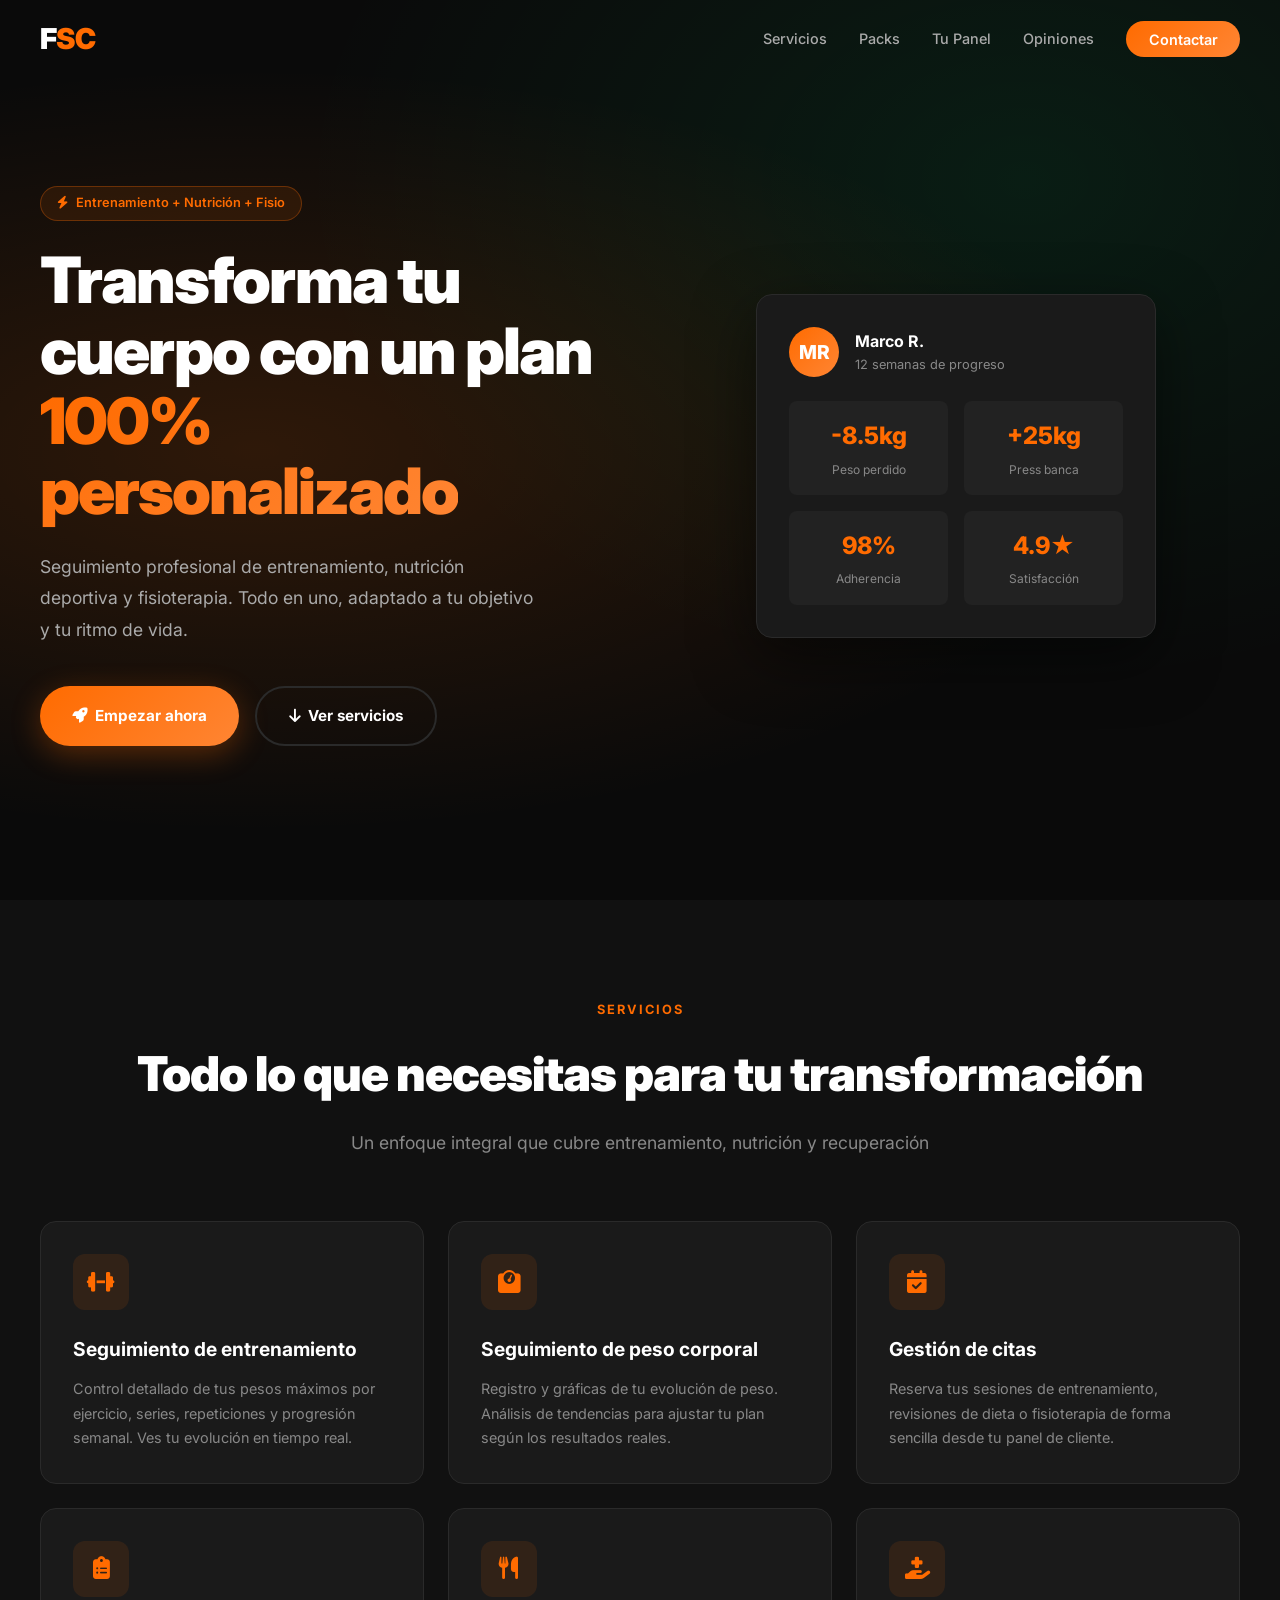
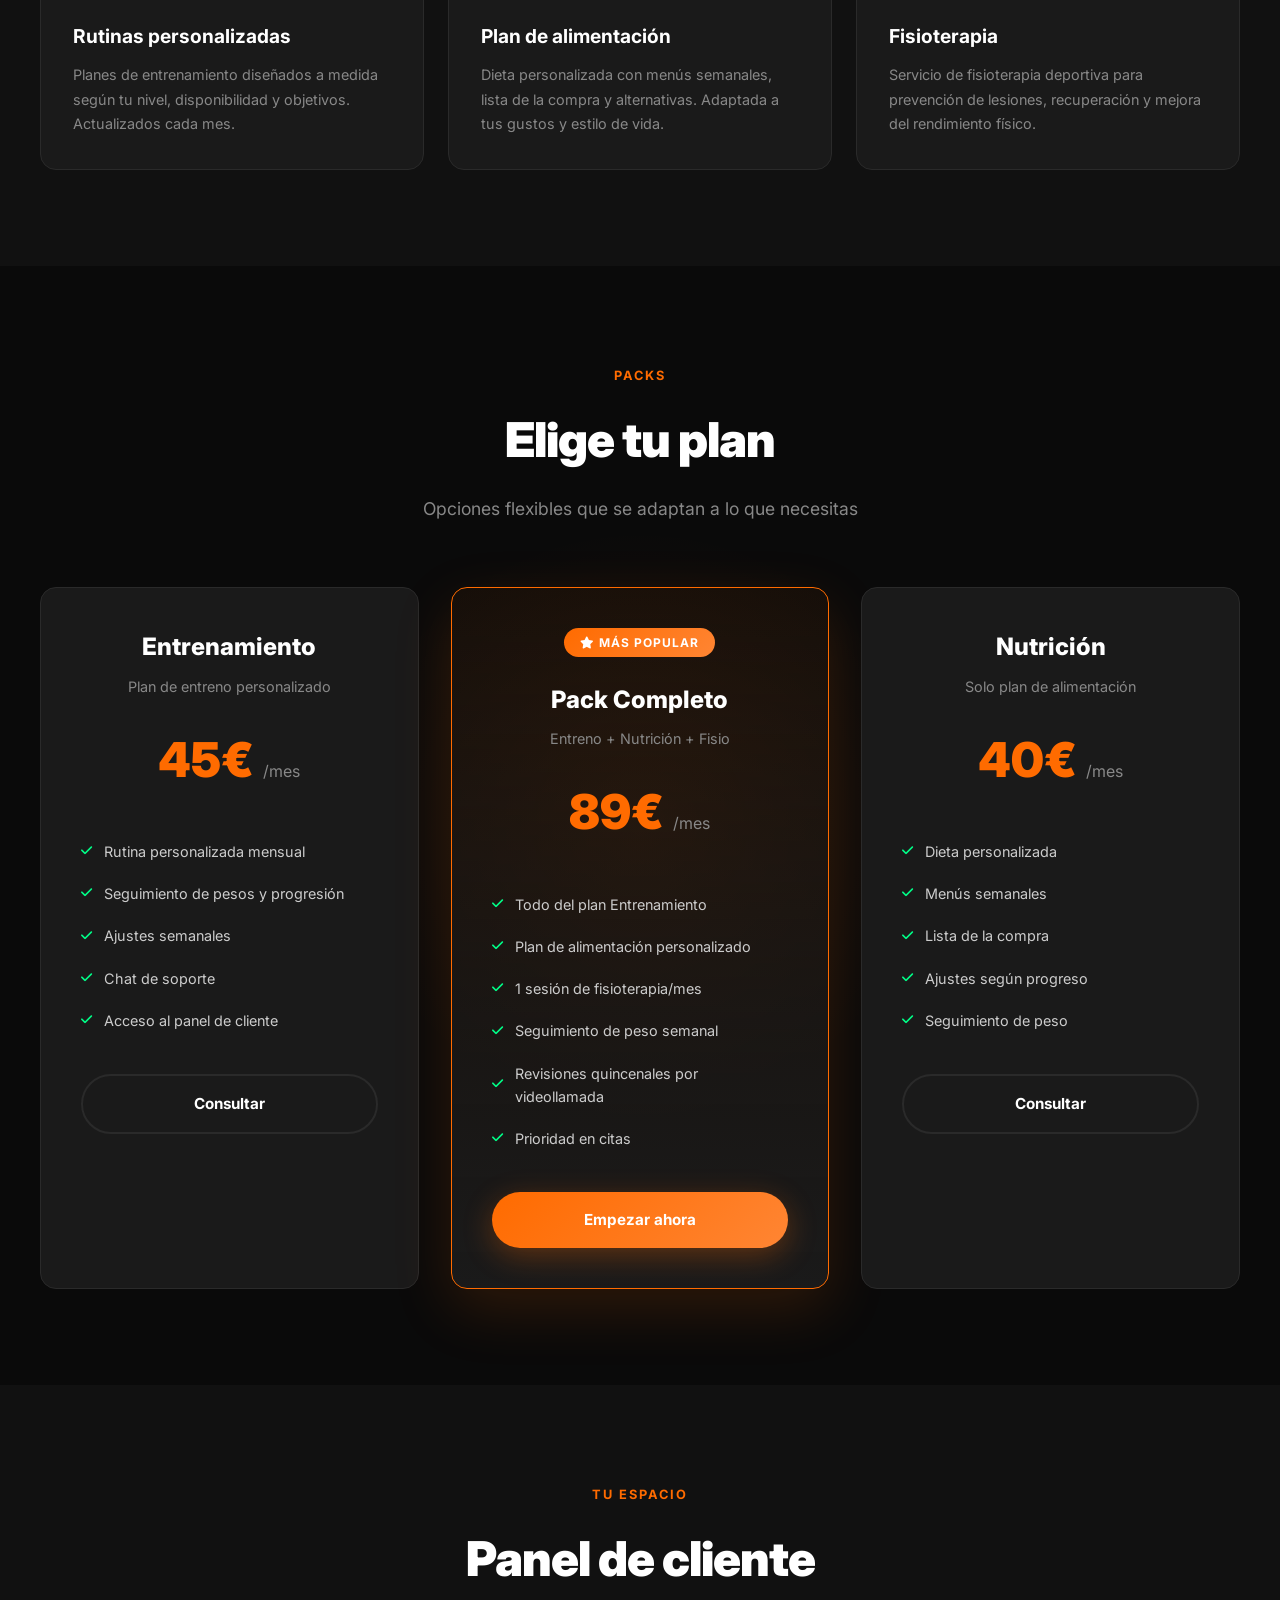
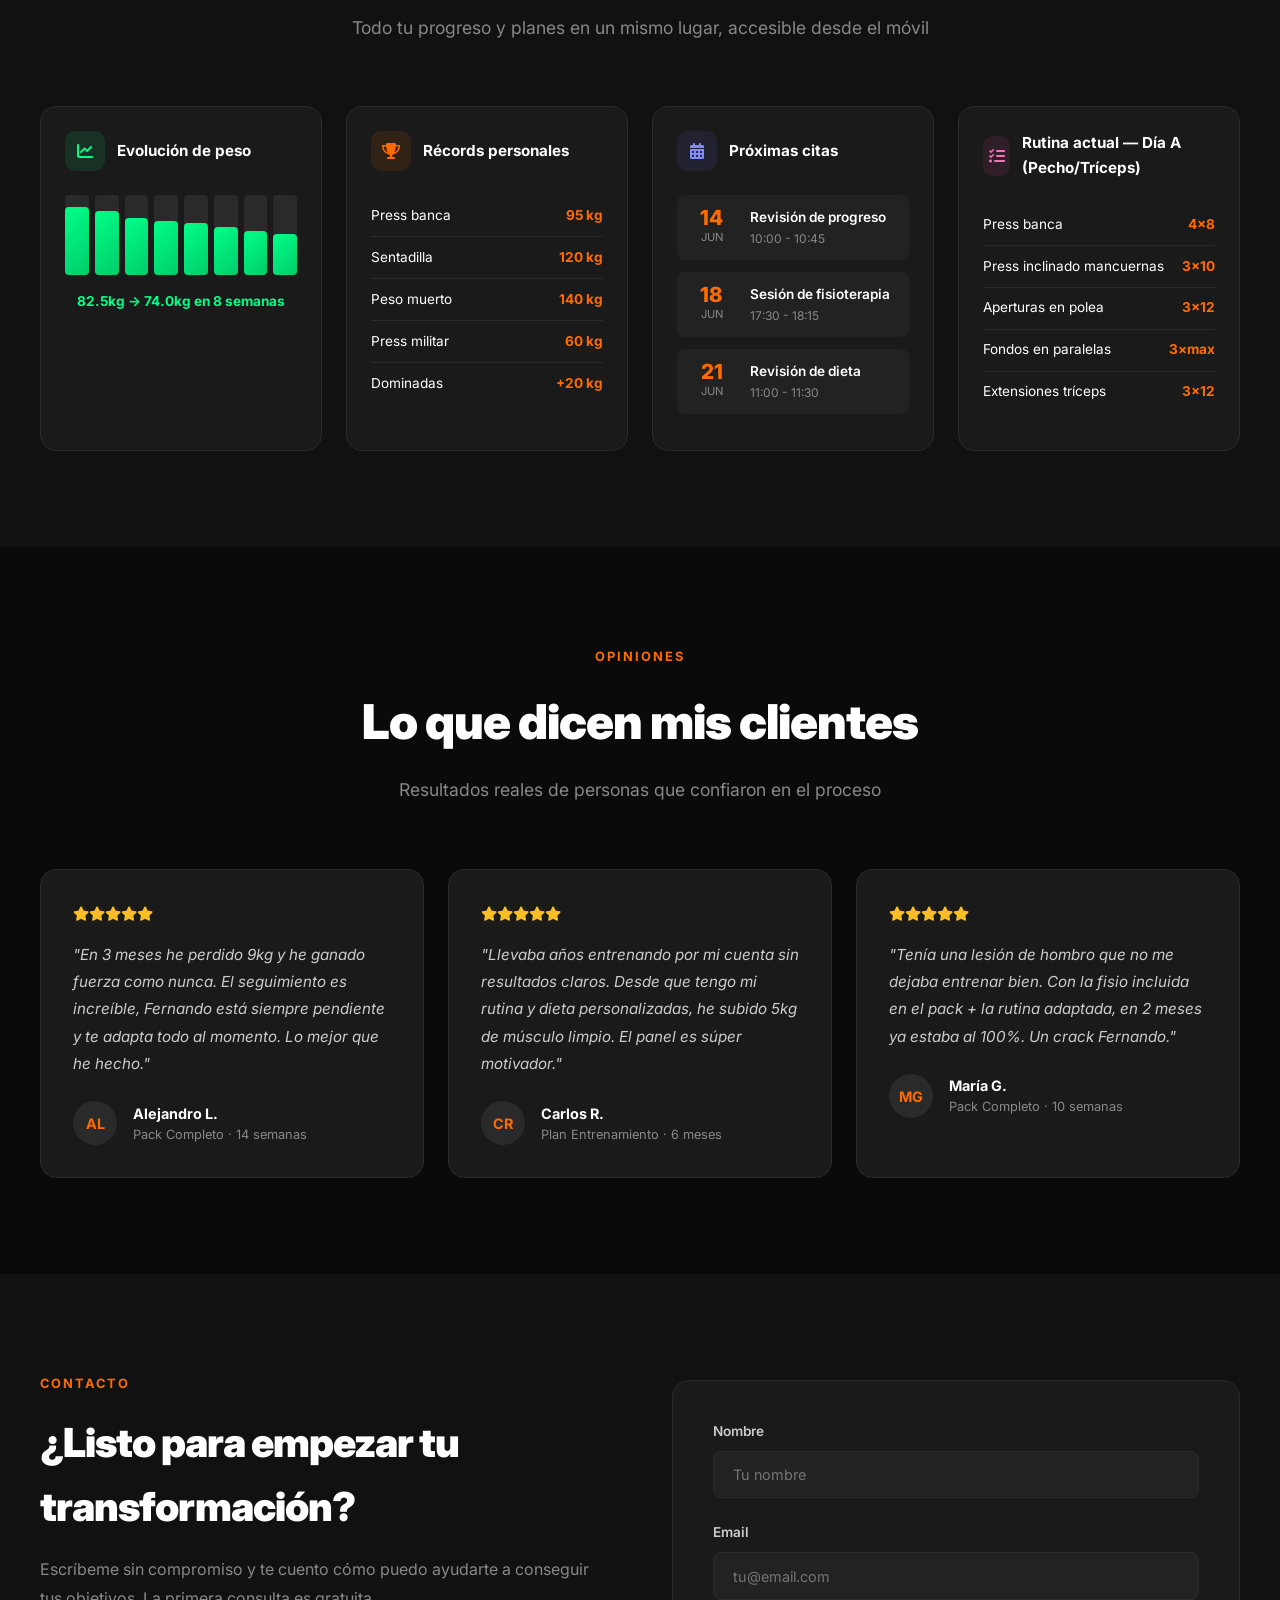
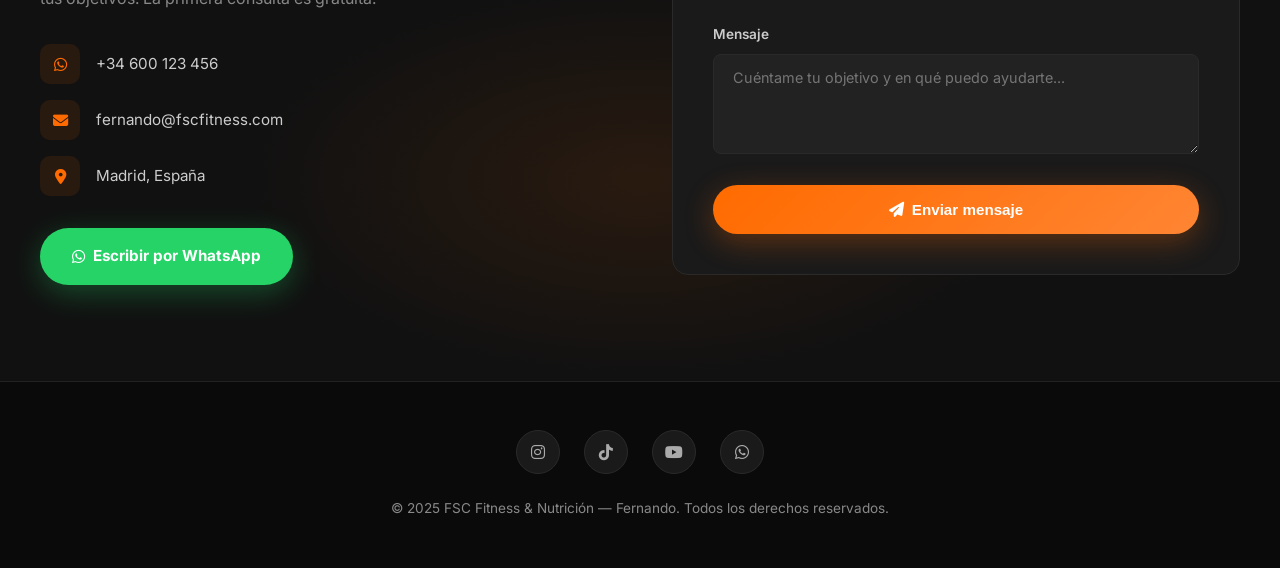
==== fsc/index.html @ 3104456f "Add fsc page" ====
<!DOCTYPE html>
<html lang="es">
<head>
    <meta charset="UTF-8">
    <meta name="viewport" content="width=device-width, initial-scale=1.0">
    <title>FSC Fitness & Nutrición | Fernando - Entrenamiento Personal</title>
    <meta name="description" content="Entrenamiento personal, nutrición deportiva y fisioterapia. Transforma tu cuerpo con un plan 100% personalizado.">
    <link rel="stylesheet" href="https://cdnjs.cloudflare.com/ajax/libs/font-awesome/6.5.1/css/all.min.css">
    <link rel="preconnect" href="https://fonts.googleapis.com">
    <link href="https://fonts.googleapis.com/css2?family=Inter:wght@300;400;500;600;700;800;900&display=swap" rel="stylesheet">
    <style>
        :root {
            --primary: #ff6b00;
            --primary-light: #ff8533;
            --primary-dark: #cc5500;
            --accent: #00ff88;
            --dark-900: #0a0a0a;
            --dark-800: #111111;
            --dark-700: #1a1a1a;
            --dark-600: #222222;
            --dark-500: #2a2a2a;
            --gray-400: #888888;
            --gray-300: #aaaaaa;
            --gray-200: #cccccc;
            --white: #ffffff;
            --gradient-primary: linear-gradient(135deg, var(--primary), var(--primary-light));
            --gradient-accent: linear-gradient(135deg, var(--accent), #00cc6a);
            --shadow-lg: 0 20px 60px rgba(0, 0, 0, 0.5);
            --shadow-card: 0 8px 32px rgba(0, 0, 0, 0.3);
            --radius: 16px;
            --radius-sm: 8px;
        }

        * {
            margin: 0;
            padding: 0;
            box-sizing: border-box;
        }

        html {
            scroll-behavior: smooth;
        }

        body {
            font-family: 'Inter', sans-serif;
            background: var(--dark-900);
            color: var(--white);
            line-height: 1.6;
            overflow-x: hidden;
        }

        /* ===== NAVBAR ===== */
        .navbar {
            position: fixed;
            top: 0;
            left: 0;
            right: 0;
            z-index: 1000;
            padding: 1rem 2rem;
            transition: all 0.3s ease;
            background: transparent;
        }

        .navbar.scrolled {
            background: rgba(10, 10, 10, 0.95);
            backdrop-filter: blur(20px);
            box-shadow: 0 2px 20px rgba(0, 0, 0, 0.5);
        }

        .nav-container {
            max-width: 1200px;
            margin: 0 auto;
            display: flex;
            justify-content: space-between;
            align-items: center;
        }

        .nav-logo {
            font-size: 1.8rem;
            font-weight: 900;
            letter-spacing: -1px;
            color: var(--white);
            text-decoration: none;
        }

        .nav-logo span {
            color: var(--primary);
        }

        .nav-links {
            display: flex;
            gap: 2rem;
            list-style: none;
            align-items: center;
        }

        .nav-links a {
            color: var(--gray-300);
            text-decoration: none;
            font-weight: 500;
            font-size: 0.9rem;
            transition: color 0.3s;
        }

        .nav-links a:hover {
            color: var(--primary);
        }

        .nav-cta {
            background: var(--gradient-primary);
            color: var(--white) !important;
            padding: 0.6rem 1.4rem;
            border-radius: 50px;
            font-weight: 600 !important;
        }

        .nav-toggle {
            display: none;
            background: none;
            border: none;
            color: var(--white);
            font-size: 1.5rem;
            cursor: pointer;
        }

        /* ===== HERO ===== */
        .hero {
            min-height: 100vh;
            display: flex;
            align-items: center;
            position: relative;
            overflow: hidden;
            padding: 6rem 2rem 4rem;
        }

        .hero::before {
            content: '';
            position: absolute;
            top: 0;
            left: 0;
            right: 0;
            bottom: 0;
            background: 
                radial-gradient(ellipse at 20% 50%, rgba(255, 107, 0, 0.15) 0%, transparent 60%),
                radial-gradient(ellipse at 80% 20%, rgba(0, 255, 136, 0.08) 0%, transparent 50%);
            z-index: 0;
        }

        .hero-container {
            max-width: 1200px;
            margin: 0 auto;
            display: grid;
            grid-template-columns: 1fr 1fr;
            gap: 4rem;
            align-items: center;
            position: relative;
            z-index: 1;
        }

        .hero-badge {
            display: inline-flex;
            align-items: center;
            gap: 0.5rem;
            background: rgba(255, 107, 0, 0.1);
            border: 1px solid rgba(255, 107, 0, 0.3);
            padding: 0.4rem 1rem;
            border-radius: 50px;
            font-size: 0.8rem;
            color: var(--primary);
            font-weight: 600;
            margin-bottom: 1.5rem;
        }

        .hero h1 {
            font-size: clamp(2.5rem, 5vw, 4rem);
            font-weight: 900;
            line-height: 1.1;
            margin-bottom: 1.5rem;
            letter-spacing: -2px;
        }

        .hero h1 .highlight {
            background: var(--gradient-primary);
            -webkit-background-clip: text;
            -webkit-text-fill-color: transparent;
            background-clip: text;
        }

        .hero-subtitle {
            font-size: 1.1rem;
            color: var(--gray-300);
            margin-bottom: 2.5rem;
            max-width: 500px;
            line-height: 1.8;
        }

        .hero-buttons {
            display: flex;
            gap: 1rem;
            flex-wrap: wrap;
        }

        .btn {
            display: inline-flex;
            align-items: center;
            gap: 0.5rem;
            padding: 1rem 2rem;
            border-radius: 50px;
            font-weight: 700;
            font-size: 0.95rem;
            text-decoration: none;
            transition: all 0.3s ease;
            border: none;
            cursor: pointer;
        }

        .btn-primary {
            background: var(--gradient-primary);
            color: var(--white);
            box-shadow: 0 8px 30px rgba(255, 107, 0, 0.3);
        }

        .btn-primary:hover {
            transform: translateY(-2px);
            box-shadow: 0 12px 40px rgba(255, 107, 0, 0.4);
        }

        .btn-outline {
            background: transparent;
            color: var(--white);
            border: 2px solid var(--dark-500);
        }

        .btn-outline:hover {
            border-color: var(--primary);
            color: var(--primary);
        }

        .hero-visual {
            display: flex;
            justify-content: center;
            align-items: center;
        }

        .hero-card {
            background: var(--dark-700);
            border: 1px solid var(--dark-500);
            border-radius: var(--radius);
            padding: 2rem;
            width: 100%;
            max-width: 400px;
            box-shadow: var(--shadow-lg);
        }

        .hero-card-header {
            display: flex;
            align-items: center;
            gap: 1rem;
            margin-bottom: 1.5rem;
        }

        .hero-card-avatar {
            width: 50px;
            height: 50px;
            border-radius: 50%;
            background: var(--gradient-primary);
            display: flex;
            align-items: center;
            justify-content: center;
            font-weight: 800;
            font-size: 1.2rem;
        }

        .hero-card-name {
            font-weight: 700;
            font-size: 1rem;
        }

        .hero-card-label {
            font-size: 0.8rem;
            color: var(--gray-400);
        }

        .hero-stats {
            display: grid;
            grid-template-columns: 1fr 1fr;
            gap: 1rem;
        }

        .hero-stat {
            background: var(--dark-600);
            border-radius: var(--radius-sm);
            padding: 1rem;
            text-align: center;
        }

        .hero-stat-value {
            font-size: 1.5rem;
            font-weight: 800;
            color: var(--primary);
        }

        .hero-stat-label {
            font-size: 0.75rem;
            color: var(--gray-400);
            margin-top: 0.25rem;
        }

        /* ===== SECTIONS COMMON ===== */
        .section {
            padding: 6rem 2rem;
        }

        .section-container {
            max-width: 1200px;
            margin: 0 auto;
        }

        .section-header {
            text-align: center;
            margin-bottom: 4rem;
        }

        .section-tag {
            display: inline-block;
            font-size: 0.8rem;
            font-weight: 700;
            text-transform: uppercase;
            letter-spacing: 2px;
            color: var(--primary);
            margin-bottom: 1rem;
        }

        .section-title {
            font-size: clamp(2rem, 4vw, 3rem);
            font-weight: 900;
            letter-spacing: -1px;
            margin-bottom: 1rem;
        }

        .section-subtitle {
            color: var(--gray-400);
            font-size: 1.1rem;
            max-width: 600px;
            margin: 0 auto;
        }

        /* ===== SERVICES ===== */
        .services {
            background: var(--dark-800);
        }

        .services-grid {
            display: grid;
            grid-template-columns: repeat(auto-fit, minmax(320px, 1fr));
            gap: 1.5rem;
        }

        .service-card {
            background: var(--dark-700);
            border: 1px solid var(--dark-500);
            border-radius: var(--radius);
            padding: 2rem;
            transition: all 0.3s ease;
            position: relative;
            overflow: hidden;
        }

        .service-card::before {
            content: '';
            position: absolute;
            top: 0;
            left: 0;
            right: 0;
            height: 3px;
            background: var(--gradient-primary);
            opacity: 0;
            transition: opacity 0.3s;
        }

        .service-card:hover {
            transform: translateY(-4px);
            border-color: rgba(255, 107, 0, 0.3);
            box-shadow: var(--shadow-card);
        }

        .service-card:hover::before {
            opacity: 1;
        }

        .service-icon {
            width: 56px;
            height: 56px;
            border-radius: 12px;
            background: rgba(255, 107, 0, 0.1);
            display: flex;
            align-items: center;
            justify-content: center;
            font-size: 1.4rem;
            color: var(--primary);
            margin-bottom: 1.5rem;
        }

        .service-card h3 {
            font-size: 1.2rem;
            font-weight: 700;
            margin-bottom: 0.75rem;
        }

        .service-card p {
            color: var(--gray-400);
            font-size: 0.9rem;
            line-height: 1.7;
        }

        /* ===== PACK/PRICING ===== */
        .pricing {
            position: relative;
        }

        .pricing::before {
            content: '';
            position: absolute;
            top: 50%;
            left: 50%;
            transform: translate(-50%, -50%);
            width: 600px;
            height: 600px;
            background: radial-gradient(circle, rgba(255, 107, 0, 0.08), transparent 70%);
            pointer-events: none;
        }

        .pricing-cards {
            display: grid;
            grid-template-columns: repeat(auto-fit, minmax(300px, 1fr));
            gap: 2rem;
            position: relative;
            z-index: 1;
        }

        .pricing-card {
            background: var(--dark-700);
            border: 1px solid var(--dark-500);
            border-radius: var(--radius);
            padding: 2.5rem;
            text-align: center;
            transition: all 0.3s ease;
        }

        .pricing-card.featured {
            border-color: var(--primary);
            background: linear-gradient(180deg, rgba(255, 107, 0, 0.05), var(--dark-700));
            transform: scale(1.05);
            box-shadow: 0 20px 60px rgba(255, 107, 0, 0.15);
        }

        .pricing-badge {
            display: inline-block;
            background: var(--gradient-primary);
            color: var(--white);
            font-size: 0.75rem;
            font-weight: 700;
            padding: 0.3rem 1rem;
            border-radius: 50px;
            margin-bottom: 1.5rem;
            text-transform: uppercase;
            letter-spacing: 1px;
        }

        .pricing-card h3 {
            font-size: 1.5rem;
            font-weight: 800;
            margin-bottom: 0.5rem;
        }

        .pricing-card .price {
            font-size: 3rem;
            font-weight: 900;
            color: var(--primary);
            margin: 1.5rem 0;
        }

        .pricing-card .price span {
            font-size: 1rem;
            color: var(--gray-400);
            font-weight: 400;
        }

        .pricing-features {
            list-style: none;
            text-align: left;
            margin: 2rem 0;
        }

        .pricing-features li {
            padding: 0.6rem 0;
            display: flex;
            align-items: center;
            gap: 0.75rem;
            font-size: 0.9rem;
            color: var(--gray-200);
        }

        .pricing-features li i {
            color: var(--accent);
            font-size: 0.8rem;
        }

        /* ===== CLIENT PANEL ===== */
        .panel {
            background: var(--dark-800);
        }

        .panel-mockup {
            display: grid;
            grid-template-columns: repeat(auto-fit, minmax(280px, 1fr));
            gap: 1.5rem;
        }

        .panel-card {
            background: var(--dark-700);
            border: 1px solid var(--dark-500);
            border-radius: var(--radius);
            padding: 1.5rem;
        }

        .panel-card-header {
            display: flex;
            align-items: center;
            gap: 0.75rem;
            margin-bottom: 1.5rem;
        }

        .panel-card-icon {
            width: 40px;
            height: 40px;
            border-radius: 10px;
            display: flex;
            align-items: center;
            justify-content: center;
            font-size: 1rem;
        }

        .panel-card-icon.weight { background: rgba(0, 255, 136, 0.1); color: var(--accent); }
        .panel-card-icon.records { background: rgba(255, 107, 0, 0.1); color: var(--primary); }
        .panel-card-icon.calendar { background: rgba(99, 102, 241, 0.1); color: #818cf8; }
        .panel-card-icon.routine { background: rgba(236, 72, 153, 0.1); color: #f472b6; }

        .panel-card-title {
            font-weight: 700;
            font-size: 0.95rem;
        }

        .panel-chart {
            display: flex;
            align-items: flex-end;
            gap: 6px;
            height: 80px;
            margin-top: 1rem;
        }

        .panel-bar {
            flex: 1;
            background: var(--dark-500);
            border-radius: 4px;
            position: relative;
            transition: all 0.3s;
        }

        .panel-bar .fill {
            position: absolute;
            bottom: 0;
            left: 0;
            right: 0;
            border-radius: 4px;
            background: var(--gradient-primary);
        }

        .panel-list {
            list-style: none;
        }

        .panel-list li {
            display: flex;
            justify-content: space-between;
            align-items: center;
            padding: 0.6rem 0;
            border-bottom: 1px solid var(--dark-500);
            font-size: 0.85rem;
        }

        .panel-list li:last-child {
            border-bottom: none;
        }

        .panel-list .value {
            font-weight: 700;
            color: var(--primary);
        }

        .panel-appointment {
            display: flex;
            align-items: center;
            gap: 1rem;
            padding: 0.75rem;
            background: var(--dark-600);
            border-radius: var(--radius-sm);
            margin-bottom: 0.75rem;
        }

        .panel-appointment-date {
            text-align: center;
            min-width: 45px;
        }

        .panel-appointment-date .day {
            font-size: 1.3rem;
            font-weight: 800;
            color: var(--primary);
            line-height: 1;
        }

        .panel-appointment-date .month {
            font-size: 0.7rem;
            color: var(--gray-400);
            text-transform: uppercase;
        }

        .panel-appointment-info .title {
            font-weight: 600;
            font-size: 0.85rem;
        }

        .panel-appointment-info .time {
            font-size: 0.75rem;
            color: var(--gray-400);
        }

        /* ===== TESTIMONIALS ===== */
        .testimonials-grid {
            display: grid;
            grid-template-columns: repeat(auto-fit, minmax(300px, 1fr));
            gap: 1.5rem;
        }

        .testimonial-card {
            background: var(--dark-700);
            border: 1px solid var(--dark-500);
            border-radius: var(--radius);
            padding: 2rem;
        }

        .testimonial-stars {
            color: #fbbf24;
            margin-bottom: 1rem;
            font-size: 0.9rem;
        }

        .testimonial-text {
            color: var(--gray-200);
            font-size: 0.95rem;
            line-height: 1.8;
            margin-bottom: 1.5rem;
            font-style: italic;
        }

        .testimonial-author {
            display: flex;
            align-items: center;
            gap: 1rem;
        }

        .testimonial-avatar {
            width: 44px;
            height: 44px;
            border-radius: 50%;
            background: var(--dark-500);
            display: flex;
            align-items: center;
            justify-content: center;
            font-weight: 700;
            font-size: 0.9rem;
            color: var(--primary);
        }

        .testimonial-name {
            font-weight: 700;
            font-size: 0.9rem;
        }

        .testimonial-role {
            font-size: 0.8rem;
            color: var(--gray-400);
        }

        /* ===== CONTACT / CTA ===== */
        .contact {
            background: var(--dark-800);
            position: relative;
            overflow: hidden;
        }

        .contact::before {
            content: '';
            position: absolute;
            bottom: 0;
            left: 50%;
            transform: translateX(-50%);
            width: 800px;
            height: 400px;
            background: radial-gradient(ellipse, rgba(255, 107, 0, 0.1), transparent 70%);
            pointer-events: none;
        }

        .contact-content {
            display: grid;
            grid-template-columns: 1fr 1fr;
            gap: 4rem;
            align-items: center;
            position: relative;
            z-index: 1;
        }

        .contact-info h2 {
            font-size: 2.5rem;
            font-weight: 900;
            margin-bottom: 1rem;
            letter-spacing: -1px;
        }

        .contact-info p {
            color: var(--gray-400);
            margin-bottom: 2rem;
            line-height: 1.8;
        }

        .contact-methods {
            display: flex;
            flex-direction: column;
            gap: 1rem;
        }

        .contact-method {
            display: flex;
            align-items: center;
            gap: 1rem;
            color: var(--gray-200);
            font-size: 0.95rem;
        }

        .contact-method i {
            width: 40px;
            height: 40px;
            border-radius: 10px;
            background: rgba(255, 107, 0, 0.1);
            display: flex;
            align-items: center;
            justify-content: center;
            color: var(--primary);
        }

        .contact-form {
            background: var(--dark-700);
            border: 1px solid var(--dark-500);
            border-radius: var(--radius);
            padding: 2.5rem;
        }

        .form-group {
            margin-bottom: 1.5rem;
        }

        .form-group label {
            display: block;
            font-size: 0.85rem;
            font-weight: 600;
            margin-bottom: 0.5rem;
            color: var(--gray-200);
        }

        .form-group input,
        .form-group textarea {
            width: 100%;
            padding: 0.9rem 1.2rem;
            background: var(--dark-600);
            border: 1px solid var(--dark-500);
            border-radius: var(--radius-sm);
            color: var(--white);
            font-family: inherit;
            font-size: 0.9rem;
            transition: border-color 0.3s;
        }

        .form-group input:focus,
        .form-group textarea:focus {
            outline: none;
            border-color: var(--primary);
        }

        .form-group textarea {
            resize: vertical;
            min-height: 100px;
        }

        .btn-whatsapp {
            background: #25d366;
            color: var(--white);
            box-shadow: 0 8px 30px rgba(37, 211, 102, 0.3);
        }

        .btn-whatsapp:hover {
            transform: translateY(-2px);
            box-shadow: 0 12px 40px rgba(37, 211, 102, 0.4);
        }

        /* ===== FOOTER ===== */
        .footer {
            padding: 3rem 2rem;
            text-align: center;
            border-top: 1px solid var(--dark-600);
        }

        .footer-social {
            display: flex;
            justify-content: center;
            gap: 1.5rem;
            margin-bottom: 1.5rem;
        }

        .footer-social a {
            width: 44px;
            height: 44px;
            border-radius: 50%;
            background: var(--dark-700);
            border: 1px solid var(--dark-500);
            display: flex;
            align-items: center;
            justify-content: center;
            color: var(--gray-300);
            text-decoration: none;
            transition: all 0.3s;
        }

        .footer-social a:hover {
            border-color: var(--primary);
            color: var(--primary);
            transform: translateY(-2px);
        }

        .footer p {
            color: var(--gray-400);
            font-size: 0.85rem;
        }

        /* ===== RESPONSIVE ===== */
        @media (max-width: 968px) {
            .hero-container {
                grid-template-columns: 1fr;
                text-align: center;
            }

            .hero-subtitle {
                margin: 0 auto 2.5rem;
            }

            .hero-buttons {
                justify-content: center;
            }

            .hero-visual {
                display: none;
            }

            .contact-content {
                grid-template-columns: 1fr;
            }

            .pricing-card.featured {
                transform: scale(1);
            }
        }

        @media (max-width: 768px) {
            .nav-links {
                display: none;
                position: fixed;
                top: 0;
                left: 0;
                right: 0;
                bottom: 0;
                background: var(--dark-900);
                flex-direction: column;
                justify-content: center;
                align-items: center;
                gap: 2rem;
            }

            .nav-links.active {
                display: flex;
            }

            .nav-toggle {
                display: block;
                z-index: 1001;
            }

            .section {
                padding: 4rem 1.5rem;
            }

            .services-grid {
                grid-template-columns: 1fr;
            }

            .pricing-cards {
                grid-template-columns: 1fr;
            }

            .panel-mockup {
                grid-template-columns: 1fr;
            }
        }

        /* ===== ANIMATIONS ===== */
        .fade-up {
            opacity: 0;
            transform: translateY(30px);
            transition: all 0.6s ease;
        }

        .fade-up.visible {
            opacity: 1;
            transform: translateY(0);
        }
    </style>
</head>
<body>

    <!-- NAVBAR -->
    <nav class="navbar" id="navbar">
        <div class="nav-container">
            <a href="#" class="nav-logo">F<span>SC</span></a>
            <ul class="nav-links" id="navLinks">
                <li><a href="#servicios">Servicios</a></li>
                <li><a href="#packs">Packs</a></li>
                <li><a href="#panel">Tu Panel</a></li>
                <li><a href="#testimonios">Opiniones</a></li>
                <li><a href="#contacto" class="nav-cta">Contactar</a></li>
            </ul>
            <button class="nav-toggle" id="navToggle" aria-label="Menú">
                <i class="fas fa-bars"></i>
            </button>
        </div>
    </nav>

    <!-- HERO -->
    <section class="hero">
        <div class="hero-container">
            <div class="hero-text">
                <div class="hero-badge">
                    <i class="fas fa-bolt"></i> Entrenamiento + Nutrición + Fisio
                </div>
                <h1>Transforma tu cuerpo con un plan <span class="highlight">100% personalizado</span></h1>
                <p class="hero-subtitle">Seguimiento profesional de entrenamiento, nutrición deportiva y fisioterapia. Todo en uno, adaptado a tu objetivo y tu ritmo de vida.</p>
                <div class="hero-buttons">
                    <a href="#contacto" class="btn btn-primary">
                        <i class="fas fa-rocket"></i> Empezar ahora
                    </a>
                    <a href="#servicios" class="btn btn-outline">
                        <i class="fas fa-arrow-down"></i> Ver servicios
                    </a>
                </div>
            </div>
            <div class="hero-visual">
                <div class="hero-card">
                    <div class="hero-card-header">
                        <div class="hero-card-avatar">MR</div>
                        <div>
                            <div class="hero-card-name">Marco R.</div>
                            <div class="hero-card-label">12 semanas de progreso</div>
                        </div>
                    </div>
                    <div class="hero-stats">
                        <div class="hero-stat">
                            <div class="hero-stat-value">-8.5kg</div>
                            <div class="hero-stat-label">Peso perdido</div>
                        </div>
                        <div class="hero-stat">
                            <div class="hero-stat-value">+25kg</div>
                            <div class="hero-stat-label">Press banca</div>
                        </div>
                        <div class="hero-stat">
                            <div class="hero-stat-value">98%</div>
                            <div class="hero-stat-label">Adherencia</div>
                        </div>
                        <div class="hero-stat">
                            <div class="hero-stat-value">4.9★</div>
                            <div class="hero-stat-label">Satisfacción</div>
                        </div>
                    </div>
                </div>
            </div>
        </div>
    </section>

    <!-- SERVICES -->
    <section class="section services" id="servicios">
        <div class="section-container">
            <div class="section-header fade-up">
                <span class="section-tag">Servicios</span>
                <h2 class="section-title">Todo lo que necesitas para tu transformación</h2>
                <p class="section-subtitle">Un enfoque integral que cubre entrenamiento, nutrición y recuperación</p>
            </div>
            <div class="services-grid">
                <div class="service-card fade-up">
                    <div class="service-icon"><i class="fas fa-dumbbell"></i></div>
                    <h3>Seguimiento de entrenamiento</h3>
                    <p>Control detallado de tus pesos máximos por ejercicio, series, repeticiones y progresión semanal. Ves tu evolución en tiempo real.</p>
                </div>
                <div class="service-card fade-up">
                    <div class="service-icon"><i class="fas fa-weight-scale"></i></div>
                    <h3>Seguimiento de peso corporal</h3>
                    <p>Registro y gráficas de tu evolución de peso. Análisis de tendencias para ajustar tu plan según los resultados reales.</p>
                </div>
                <div class="service-card fade-up">
                    <div class="service-icon"><i class="fas fa-calendar-check"></i></div>
                    <h3>Gestión de citas</h3>
                    <p>Reserva tus sesiones de entrenamiento, revisiones de dieta o fisioterapia de forma sencilla desde tu panel de cliente.</p>
                </div>
                <div class="service-card fade-up">
                    <div class="service-icon"><i class="fas fa-clipboard-list"></i></div>
                    <h3>Rutinas personalizadas</h3>
                    <p>Planes de entrenamiento diseñados a medida según tu nivel, disponibilidad y objetivos. Actualizados cada mes.</p>
                </div>
                <div class="service-card fade-up">
                    <div class="service-icon"><i class="fas fa-utensils"></i></div>
                    <h3>Plan de alimentación</h3>
                    <p>Dieta personalizada con menús semanales, lista de la compra y alternativas. Adaptada a tus gustos y estilo de vida.</p>
                </div>
                <div class="service-card fade-up">
                    <div class="service-icon"><i class="fas fa-hand-holding-medical"></i></div>
                    <h3>Fisioterapia</h3>
                    <p>Servicio de fisioterapia deportiva para prevención de lesiones, recuperación y mejora del rendimiento físico.</p>
                </div>
            </div>
        </div>
    </section>

    <!-- PRICING / PACKS -->
    <section class="section pricing" id="packs">
        <div class="section-container">
            <div class="section-header fade-up">
                <span class="section-tag">Packs</span>
                <h2 class="section-title">Elige tu plan</h2>
                <p class="section-subtitle">Opciones flexibles que se adaptan a lo que necesitas</p>
            </div>
            <div class="pricing-cards">
                <div class="pricing-card fade-up">
                    <h3>Entrenamiento</h3>
                    <p style="color: var(--gray-400); font-size: 0.9rem;">Plan de entreno personalizado</p>
                    <div class="price">45€ <span>/mes</span></div>
                    <ul class="pricing-features">
                        <li><i class="fas fa-check"></i> Rutina personalizada mensual</li>
                        <li><i class="fas fa-check"></i> Seguimiento de pesos y progresión</li>
                        <li><i class="fas fa-check"></i> Ajustes semanales</li>
                        <li><i class="fas fa-check"></i> Chat de soporte</li>
                        <li><i class="fas fa-check"></i> Acceso al panel de cliente</li>
                    </ul>
                    <a href="#contacto" class="btn btn-outline" style="width: 100%; justify-content: center;">Consultar</a>
                </div>
                <div class="pricing-card featured fade-up">
                    <span class="pricing-badge"><i class="fas fa-star"></i> Más popular</span>
                    <h3>Pack Completo</h3>
                    <p style="color: var(--gray-400); font-size: 0.9rem;">Entreno + Nutrición + Fisio</p>
                    <div class="price">89€ <span>/mes</span></div>
                    <ul class="pricing-features">
                        <li><i class="fas fa-check"></i> Todo del plan Entrenamiento</li>
                        <li><i class="fas fa-check"></i> Plan de alimentación personalizado</li>
                        <li><i class="fas fa-check"></i> 1 sesión de fisioterapia/mes</li>
                        <li><i class="fas fa-check"></i> Seguimiento de peso semanal</li>
                        <li><i class="fas fa-check"></i> Revisiones quincenales por videollamada</li>
                        <li><i class="fas fa-check"></i> Prioridad en citas</li>
                    </ul>
                    <a href="#contacto" class="btn btn-primary" style="width: 100%; justify-content: center;">Empezar ahora</a>
                </div>
                <div class="pricing-card fade-up">
                    <h3>Nutrición</h3>
                    <p style="color: var(--gray-400); font-size: 0.9rem;">Solo plan de alimentación</p>
                    <div class="price">40€ <span>/mes</span></div>
                    <ul class="pricing-features">
                        <li><i class="fas fa-check"></i> Dieta personalizada</li>
                        <li><i class="fas fa-check"></i> Menús semanales</li>
                        <li><i class="fas fa-check"></i> Lista de la compra</li>
                        <li><i class="fas fa-check"></i> Ajustes según progreso</li>
                        <li><i class="fas fa-check"></i> Seguimiento de peso</li>
                    </ul>
                    <a href="#contacto" class="btn btn-outline" style="width: 100%; justify-content: center;">Consultar</a>
                </div>
            </div>
        </div>
    </section>

    <!-- CLIENT PANEL -->
    <section class="section panel" id="panel">
        <div class="section-container">
            <div class="section-header fade-up">
                <span class="section-tag">Tu espacio</span>
                <h2 class="section-title">Panel de cliente</h2>
                <p class="section-subtitle">Todo tu progreso y planes en un mismo lugar, accesible desde el móvil</p>
            </div>
            <div class="panel-mockup">
                <!-- Weight progress -->
                <div class="panel-card fade-up">
                    <div class="panel-card-header">
                        <div class="panel-card-icon weight"><i class="fas fa-chart-line"></i></div>
                        <div class="panel-card-title">Evolución de peso</div>
                    </div>
                    <div class="panel-chart">
                        <div class="panel-bar" style="height:100%"><div class="fill" style="height:85%; background: var(--gradient-accent);"></div></div>
                        <div class="panel-bar" style="height:100%"><div class="fill" style="height:80%; background: var(--gradient-accent);"></div></div>
                        <div class="panel-bar" style="height:100%"><div class="fill" style="height:72%; background: var(--gradient-accent);"></div></div>
                        <div class="panel-bar" style="height:100%"><div class="fill" style="height:68%; background: var(--gradient-accent);"></div></div>
                        <div class="panel-bar" style="height:100%"><div class="fill" style="height:65%; background: var(--gradient-accent);"></div></div>
                        <div class="panel-bar" style="height:100%"><div class="fill" style="height:60%; background: var(--gradient-accent);"></div></div>
                        <div class="panel-bar" style="height:100%"><div class="fill" style="height:55%; background: var(--gradient-accent);"></div></div>
                        <div class="panel-bar" style="height:100%"><div class="fill" style="height:52%; background: var(--gradient-accent);"></div></div>
                    </div>
                    <p style="text-align: center; color: var(--accent); font-weight: 700; margin-top: 1rem; font-size: 0.85rem;">82.5kg → 74.0kg en 8 semanas</p>
                </div>

                <!-- Records -->
                <div class="panel-card fade-up">
                    <div class="panel-card-header">
                        <div class="panel-card-icon records"><i class="fas fa-trophy"></i></div>
                        <div class="panel-card-title">Récords personales</div>
                    </div>
                    <ul class="panel-list">
                        <li><span>Press banca</span> <span class="value">95 kg</span></li>
                        <li><span>Sentadilla</span> <span class="value">120 kg</span></li>
                        <li><span>Peso muerto</span> <span class="value">140 kg</span></li>
                        <li><span>Press militar</span> <span class="value">60 kg</span></li>
                        <li><span>Dominadas</span> <span class="value">+20 kg</span></li>
                    </ul>
                </div>

                <!-- Upcoming appointments -->
                <div class="panel-card fade-up">
                    <div class="panel-card-header">
                        <div class="panel-card-icon calendar"><i class="fas fa-calendar-alt"></i></div>
                        <div class="panel-card-title">Próximas citas</div>
                    </div>
                    <div class="panel-appointment">
                        <div class="panel-appointment-date">
                            <div class="day">14</div>
                            <div class="month">Jun</div>
                        </div>
                        <div class="panel-appointment-info">
                            <div class="title">Revisión de progreso</div>
                            <div class="time">10:00 - 10:45</div>
                        </div>
                    </div>
                    <div class="panel-appointment">
                        <div class="panel-appointment-date">
                            <div class="day">18</div>
                            <div class="month">Jun</div>
                        </div>
                        <div class="panel-appointment-info">
                            <div class="title">Sesión de fisioterapia</div>
                            <div class="time">17:30 - 18:15</div>
                        </div>
                    </div>
                    <div class="panel-appointment">
                        <div class="panel-appointment-date">
                            <div class="day">21</div>
                            <div class="month">Jun</div>
                        </div>
                        <div class="panel-appointment-info">
                            <div class="title">Revisión de dieta</div>
                            <div class="time">11:00 - 11:30</div>
                        </div>
                    </div>
                </div>

                <!-- Current routine -->
                <div class="panel-card fade-up">
                    <div class="panel-card-header">
                        <div class="panel-card-icon routine"><i class="fas fa-list-check"></i></div>
                        <div class="panel-card-title">Rutina actual — Día A (Pecho/Tríceps)</div>
                    </div>
                    <ul class="panel-list">
                        <li><span>Press banca</span> <span class="value">4×8</span></li>
                        <li><span>Press inclinado mancuernas</span> <span class="value">3×10</span></li>
                        <li><span>Aperturas en polea</span> <span class="value">3×12</span></li>
                        <li><span>Fondos en paralelas</span> <span class="value">3×max</span></li>
                        <li><span>Extensiones tríceps</span> <span class="value">3×12</span></li>
                    </ul>
                </div>
            </div>
        </div>
    </section>

    <!-- TESTIMONIALS -->
    <section class="section" id="testimonios">
        <div class="section-container">
            <div class="section-header fade-up">
                <span class="section-tag">Opiniones</span>
                <h2 class="section-title">Lo que dicen mis clientes</h2>
                <p class="section-subtitle">Resultados reales de personas que confiaron en el proceso</p>
            </div>
            <div class="testimonials-grid">
                <div class="testimonial-card fade-up">
                    <div class="testimonial-stars">
                        <i class="fas fa-star"></i><i class="fas fa-star"></i><i class="fas fa-star"></i><i class="fas fa-star"></i><i class="fas fa-star"></i>
                    </div>
                    <p class="testimonial-text">"En 3 meses he perdido 9kg y he ganado fuerza como nunca. El seguimiento es increíble, Fernando está siempre pendiente y te adapta todo al momento. Lo mejor que he hecho."</p>
                    <div class="testimonial-author">
                        <div class="testimonial-avatar">AL</div>
                        <div>
                            <div class="testimonial-name">Alejandro L.</div>
                            <div class="testimonial-role">Pack Completo · 14 semanas</div>
                        </div>
                    </div>
                </div>
                <div class="testimonial-card fade-up">
                    <div class="testimonial-stars">
                        <i class="fas fa-star"></i><i class="fas fa-star"></i><i class="fas fa-star"></i><i class="fas fa-star"></i><i class="fas fa-star"></i>
                    </div>
                    <p class="testimonial-text">"Llevaba años entrenando por mi cuenta sin resultados claros. Desde que tengo mi rutina y dieta personalizadas, he subido 5kg de músculo limpio. El panel es súper motivador."</p>
                    <div class="testimonial-author">
                        <div class="testimonial-avatar">CR</div>
                        <div>
                            <div class="testimonial-name">Carlos R.</div>
                            <div class="testimonial-role">Plan Entrenamiento · 6 meses</div>
                        </div>
                    </div>
                </div>
                <div class="testimonial-card fade-up">
                    <div class="testimonial-stars">
                        <i class="fas fa-star"></i><i class="fas fa-star"></i><i class="fas fa-star"></i><i class="fas fa-star"></i><i class="fas fa-star"></i>
                    </div>
                    <p class="testimonial-text">"Tenía una lesión de hombro que no me dejaba entrenar bien. Con la fisio incluida en el pack + la rutina adaptada, en 2 meses ya estaba al 100%. Un crack Fernando."</p>
                    <div class="testimonial-author">
                        <div class="testimonial-avatar">MG</div>
                        <div>
                            <div class="testimonial-name">María G.</div>
                            <div class="testimonial-role">Pack Completo · 10 semanas</div>
                        </div>
                    </div>
                </div>
            </div>
        </div>
    </section>

    <!-- CONTACT -->
    <section class="section contact" id="contacto">
        <div class="section-container">
            <div class="contact-content">
                <div class="contact-info fade-up">
                    <span class="section-tag">Contacto</span>
                    <h2>¿Listo para empezar tu transformación?</h2>
                    <p>Escríbeme sin compromiso y te cuento cómo puedo ayudarte a conseguir tus objetivos. La primera consulta es gratuita.</p>
                    <div class="contact-methods">
                        <div class="contact-method">
                            <i class="fab fa-whatsapp"></i>
                            <span>+34 600 123 456</span>
                        </div>
                        <div class="contact-method">
                            <i class="fas fa-envelope"></i>
                            <span>fernando@fscfitness.com</span>
                        </div>
                        <div class="contact-method">
                            <i class="fas fa-map-marker-alt"></i>
                            <span>Madrid, España</span>
                        </div>
                    </div>
                    <div style="margin-top: 2rem;">
                        <a href="https://wa.me/34600123456?text=Hola%20Fernando!%20Me%20interesa%20info%20sobre%20tus%20servicios" class="btn btn-whatsapp" target="_blank" rel="noopener">
                            <i class="fab fa-whatsapp"></i> Escribir por WhatsApp
                        </a>
                    </div>
                </div>
                <div class="contact-form fade-up">
                    <form id="contactForm">
                        <div class="form-group">
                            <label for="name">Nombre</label>
                            <input type="text" id="name" placeholder="Tu nombre" required>
                        </div>
                        <div class="form-group">
                            <label for="email">Email</label>
                            <input type="email" id="email" placeholder="tu@email.com" required>
                        </div>
                        <div class="form-group">
                            <label for="message">Mensaje</label>
                            <textarea id="message" placeholder="Cuéntame tu objetivo y en qué puedo ayudarte..." required></textarea>
                        </div>
                        <button type="submit" class="btn btn-primary" style="width: 100%; justify-content: center;">
                            <i class="fas fa-paper-plane"></i> Enviar mensaje
                        </button>
                    </form>
                </div>
            </div>
        </div>
    </section>

    <!-- FOOTER -->
    <footer class="footer">
        <div class="footer-social">
            <a href="#" aria-label="Instagram"><i class="fab fa-instagram"></i></a>
            <a href="#" aria-label="TikTok"><i class="fab fa-tiktok"></i></a>
            <a href="#" aria-label="YouTube"><i class="fab fa-youtube"></i></a>
            <a href="#" aria-label="WhatsApp"><i class="fab fa-whatsapp"></i></a>
        </div>
        <p>&copy; 2025 FSC Fitness & Nutrición — Fernando. Todos los derechos reservados.</p>
    </footer>

    <script>
        // Navbar scroll effect
        const navbar = document.getElementById('navbar');
        window.addEventListener('scroll', () => {
            if (window.scrollY > 50) {
                navbar.classList.add('scrolled');
            } else {
                navbar.classList.remove('scrolled');
            }
        });

        // Mobile menu toggle
        const navToggle = document.getElementById('navToggle');
        const navLinks = document.getElementById('navLinks');
        navToggle.addEventListener('click', () => {
            navLinks.classList.toggle('active');
            const icon = navToggle.querySelector('i');
            icon.classList.toggle('fa-bars');
            icon.classList.toggle('fa-times');
        });

        // Close mobile menu on link click
        navLinks.querySelectorAll('a').forEach(link => {
            link.addEventListener('click', () => {
                navLinks.classList.remove('active');
                const icon = navToggle.querySelector('i');
                icon.classList.add('fa-bars');
                icon.classList.remove('fa-times');
            });
        });

        // Fade-up animations on scroll
        const observer = new IntersectionObserver((entries) => {
            entries.forEach(entry => {
                if (entry.isIntersecting) {
                    entry.target.classList.add('visible');
                }
            });
        }, { threshold: 0.1 });

        document.querySelectorAll('.fade-up').forEach(el => observer.observe(el));

        // Form submission (visual feedback only)
        document.getElementById('contactForm').addEventListener('submit', (e) => {
            e.preventDefault();
            const btn = e.target.querySelector('button[type="submit"]');
            const originalText = btn.innerHTML;
            btn.innerHTML = '<i class="fas fa-check"></i> ¡Mensaje enviado!';
            btn.style.background = 'var(--accent)';
            btn.style.color = '#000';
            setTimeout(() => {
                btn.innerHTML = originalText;
                btn.style.background = '';
                btn.style.color = '';
                e.target.reset();
            }, 3000);
        });
    </script>
</body>
</html>
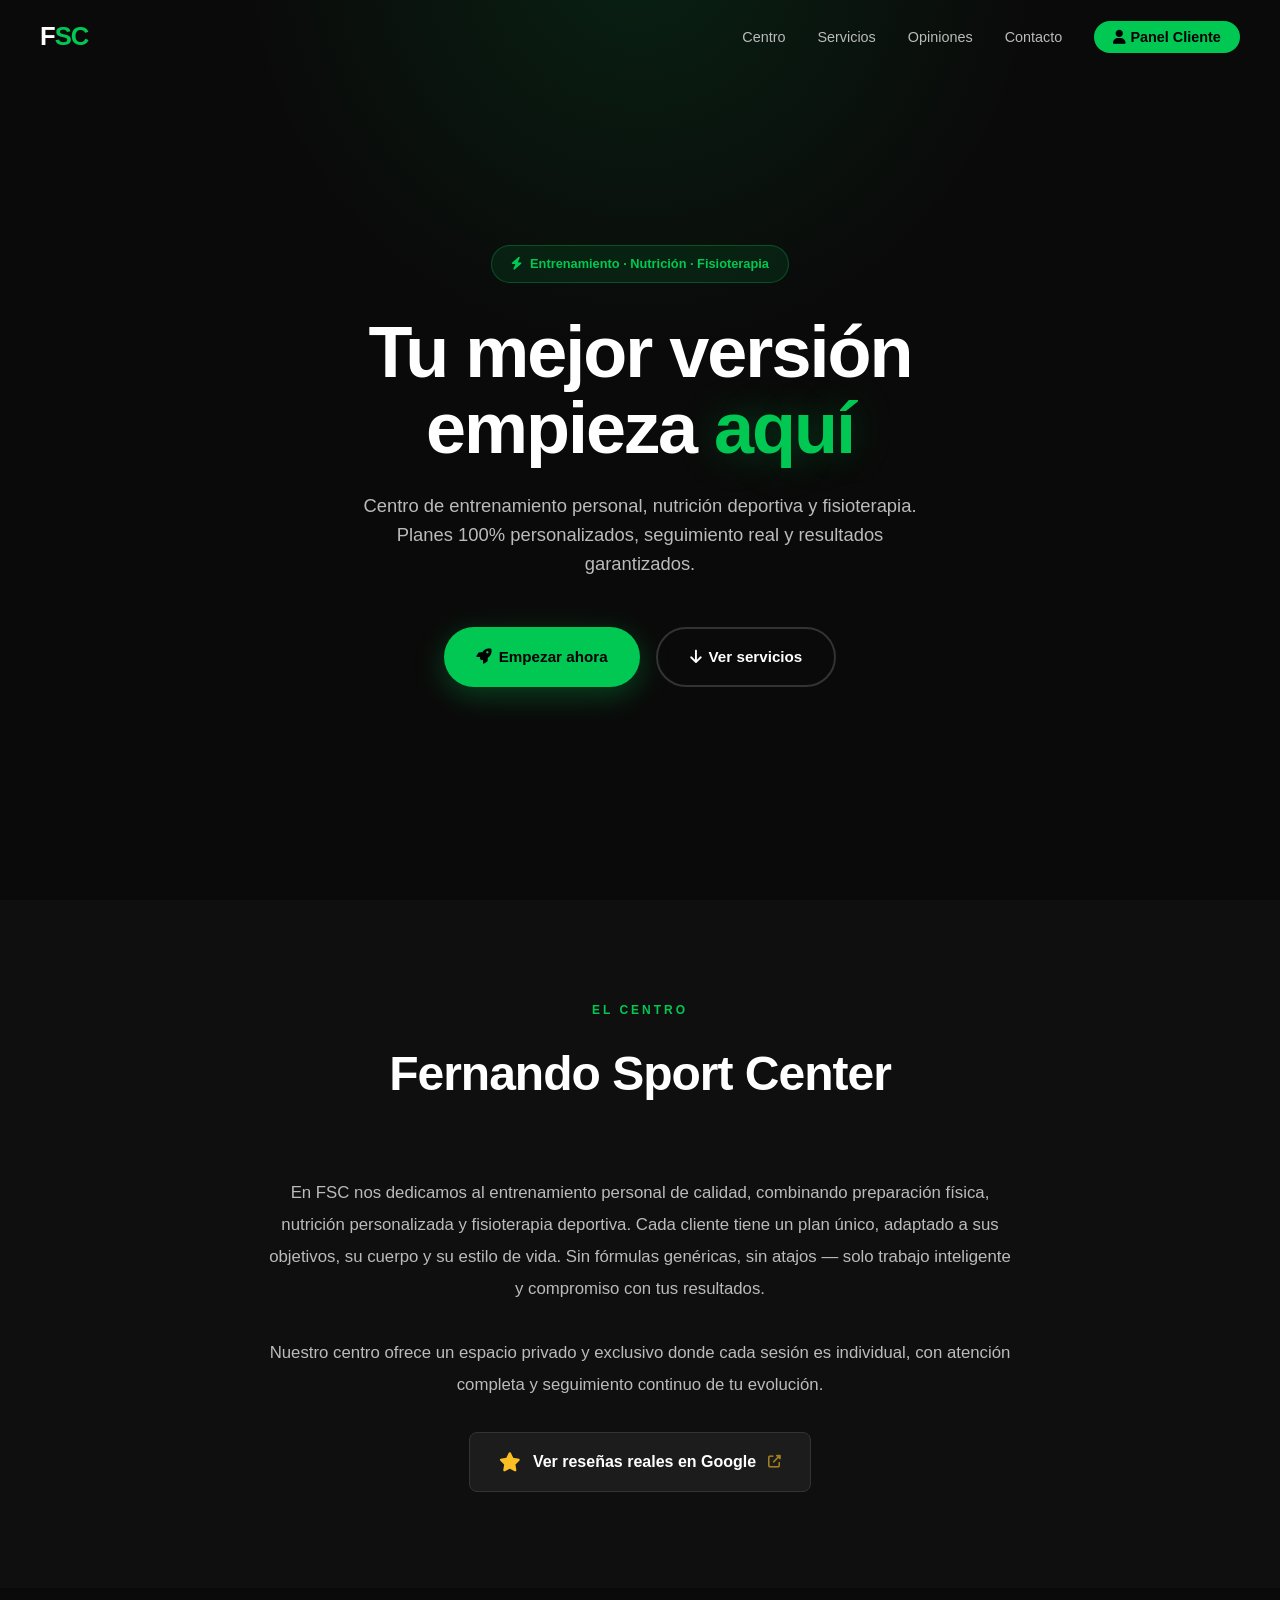
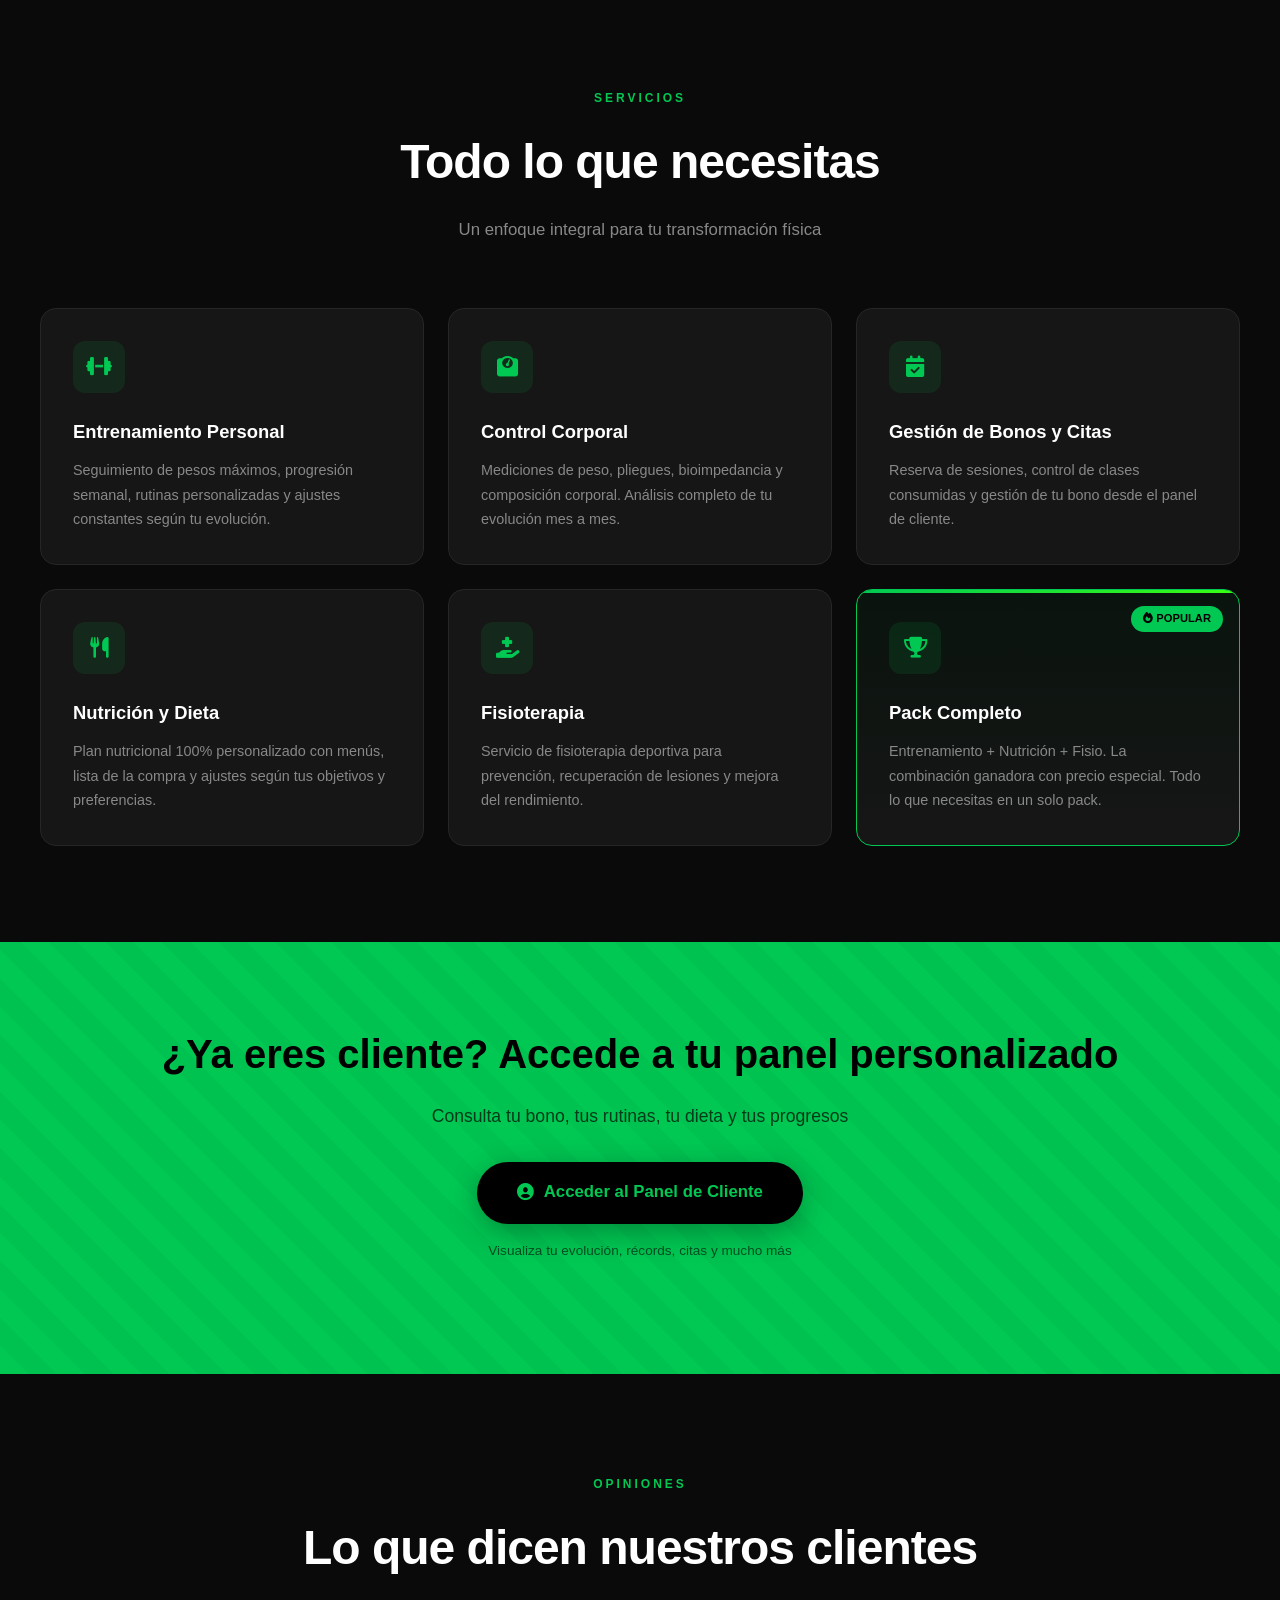
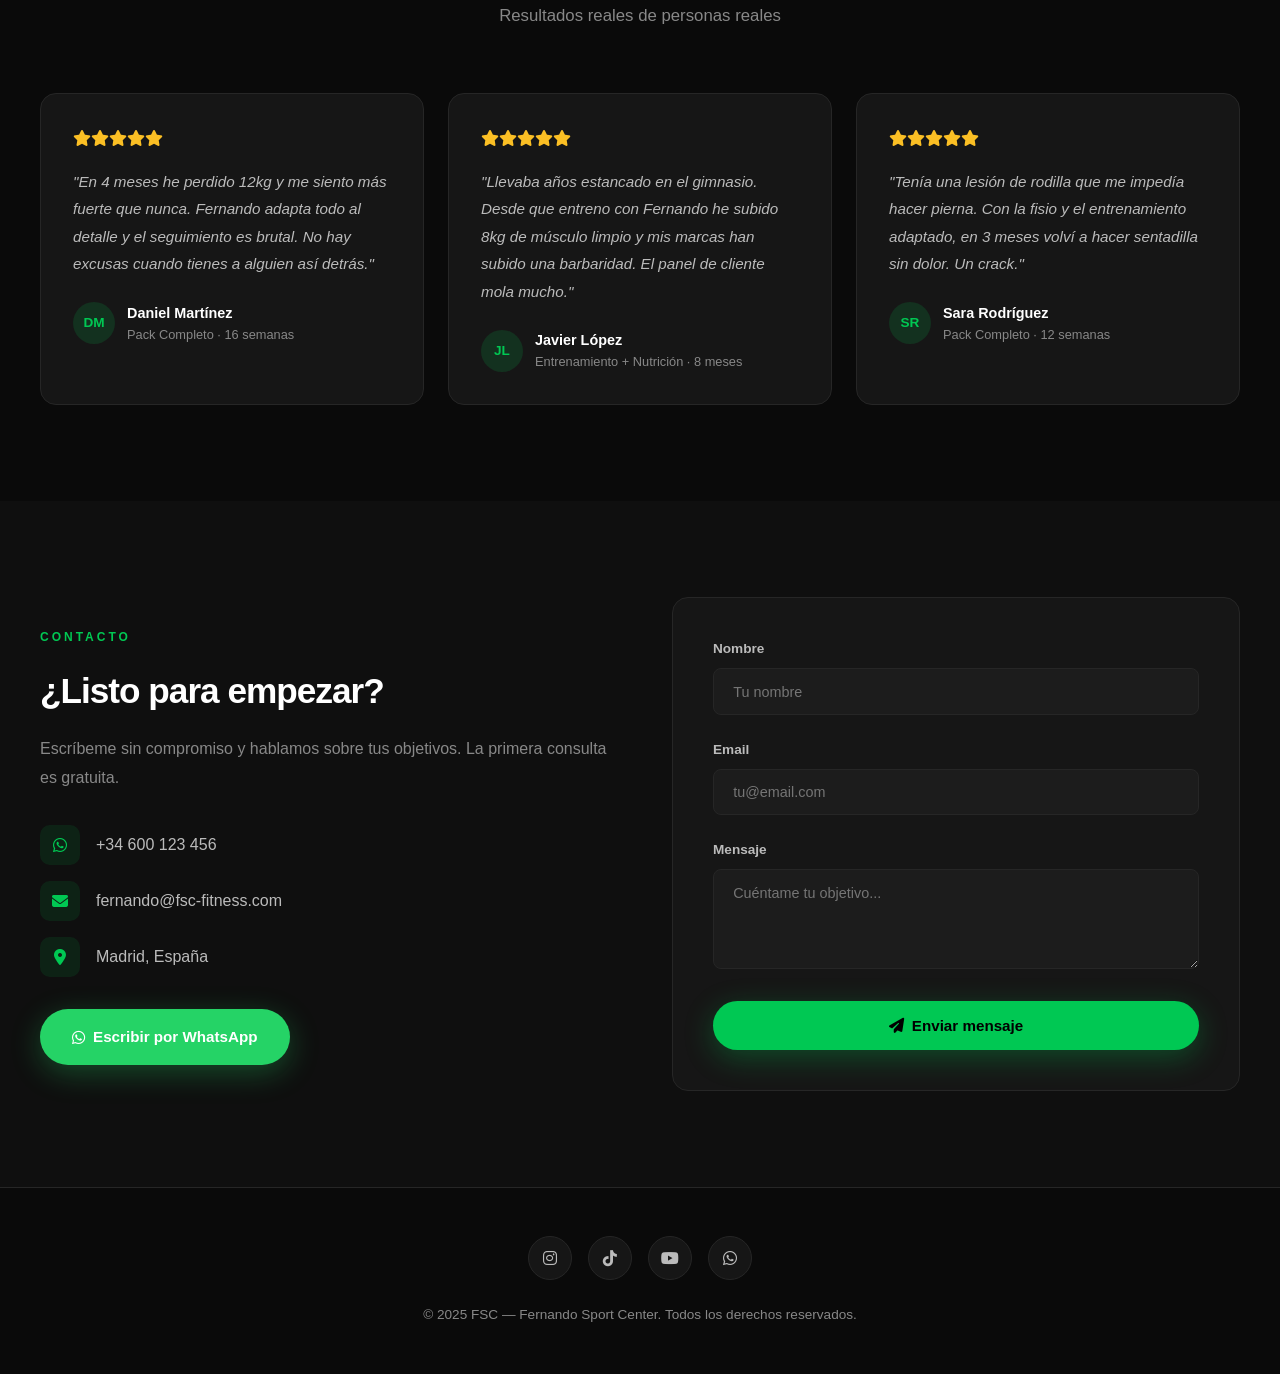
==== commit 943d5399: "Add fsc page" ====
--- a/fsc/index.html
+++ b/fsc/index.html
@@ -3,117 +3,89 @@
 <head>
     <meta charset="UTF-8">
     <meta name="viewport" content="width=device-width, initial-scale=1.0">
-    <title>FSC Fitness & Nutrición | Fernando - Entrenamiento Personal</title>
-    <meta name="description" content="Entrenamiento personal, nutrición deportiva y fisioterapia. Transforma tu cuerpo con un plan 100% personalizado.">
+    <title>FSC — Fernando Sport Center | Entrenamiento Personal y Nutrición</title>
+    <meta name="description" content="Centro de entrenamiento personal, nutrición deportiva y fisioterapia en Madrid. Planes 100% personalizados.">
     <link rel="stylesheet" href="https://cdnjs.cloudflare.com/ajax/libs/font-awesome/6.5.1/css/all.min.css">
-    <link rel="preconnect" href="https://fonts.googleapis.com">
-    <link href="https://fonts.googleapis.com/css2?family=Inter:wght@300;400;500;600;700;800;900&display=swap" rel="stylesheet">
     <style>
         :root {
-            --primary: #ff6b00;
-            --primary-light: #ff8533;
-            --primary-dark: #cc5500;
-            --accent: #00ff88;
+            --green: #00C853;
+            --green-light: #39FF14;
+            --green-dark: #00a844;
+            --green-glow: rgba(0, 200, 83, 0.3);
+            --black: #000000;
             --dark-900: #0a0a0a;
-            --dark-800: #111111;
-            --dark-700: #1a1a1a;
-            --dark-600: #222222;
-            --dark-500: #2a2a2a;
-            --gray-400: #888888;
-            --gray-300: #aaaaaa;
-            --gray-200: #cccccc;
+            --dark-800: #0f0f0f;
+            --dark-700: #161616;
+            --dark-600: #1c1c1c;
+            --dark-500: #262626;
+            --dark-400: #333333;
+            --gray: #888888;
+            --gray-light: #bbbbbb;
             --white: #ffffff;
-            --gradient-primary: linear-gradient(135deg, var(--primary), var(--primary-light));
-            --gradient-accent: linear-gradient(135deg, var(--accent), #00cc6a);
-            --shadow-lg: 0 20px 60px rgba(0, 0, 0, 0.5);
-            --shadow-card: 0 8px 32px rgba(0, 0, 0, 0.3);
             --radius: 16px;
             --radius-sm: 8px;
         }
 
-        * {
-            margin: 0;
-            padding: 0;
-            box-sizing: border-box;
-        }
-
-        html {
-            scroll-behavior: smooth;
-        }
+        * { margin: 0; padding: 0; box-sizing: border-box; }
+        html { scroll-behavior: smooth; }
 
         body {
-            font-family: 'Inter', sans-serif;
+            font-family: -apple-system, BlinkMacSystemFont, 'Segoe UI', Roboto, sans-serif;
             background: var(--dark-900);
             color: var(--white);
             line-height: 1.6;
             overflow-x: hidden;
         }
 
-        /* ===== NAVBAR ===== */
+        /* NAVBAR */
         .navbar {
             position: fixed;
-            top: 0;
-            left: 0;
-            right: 0;
+            top: 0; left: 0; right: 0;
             z-index: 1000;
             padding: 1rem 2rem;
-            transition: all 0.3s ease;
-            background: transparent;
-        }
-
+            transition: all 0.3s;
+        }
         .navbar.scrolled {
-            background: rgba(10, 10, 10, 0.95);
+            background: rgba(0, 0, 0, 0.95);
             backdrop-filter: blur(20px);
-            box-shadow: 0 2px 20px rgba(0, 0, 0, 0.5);
-        }
-
-        .nav-container {
+            border-bottom: 1px solid var(--dark-500);
+        }
+        .nav-inner {
             max-width: 1200px;
             margin: 0 auto;
             display: flex;
             justify-content: space-between;
             align-items: center;
         }
-
         .nav-logo {
-            font-size: 1.8rem;
+            font-size: 1.6rem;
             font-weight: 900;
-            letter-spacing: -1px;
             color: var(--white);
             text-decoration: none;
-        }
-
-        .nav-logo span {
-            color: var(--primary);
-        }
-
+            letter-spacing: -1px;
+        }
+        .nav-logo span { color: var(--green); }
         .nav-links {
             display: flex;
+            list-style: none;
             gap: 2rem;
-            list-style: none;
-            align-items: center;
-        }
-
+            align-items: center;
+        }
         .nav-links a {
-            color: var(--gray-300);
+            color: var(--gray-light);
             text-decoration: none;
+            font-size: 0.9rem;
             font-weight: 500;
-            font-size: 0.9rem;
             transition: color 0.3s;
         }
-
-        .nav-links a:hover {
-            color: var(--primary);
-        }
-
-        .nav-cta {
-            background: var(--gradient-primary);
-            color: var(--white) !important;
-            padding: 0.6rem 1.4rem;
+        .nav-links a:hover { color: var(--green); }
+        .nav-links .btn-nav {
+            background: var(--green);
+            color: var(--black);
+            padding: 0.5rem 1.2rem;
             border-radius: 50px;
-            font-weight: 600 !important;
-        }
-
+            font-weight: 700;
+        }
         .nav-toggle {
             display: none;
             background: none;
@@ -123,83 +95,73 @@
             cursor: pointer;
         }
 
-        /* ===== HERO ===== */
+        /* HERO */
         .hero {
             min-height: 100vh;
             display: flex;
             align-items: center;
+            padding: 8rem 2rem 6rem;
             position: relative;
+            text-align: center;
             overflow: hidden;
-            padding: 6rem 2rem 4rem;
-        }
-
+        }
         .hero::before {
             content: '';
             position: absolute;
-            top: 0;
-            left: 0;
-            right: 0;
-            bottom: 0;
-            background: 
-                radial-gradient(ellipse at 20% 50%, rgba(255, 107, 0, 0.15) 0%, transparent 60%),
-                radial-gradient(ellipse at 80% 20%, rgba(0, 255, 136, 0.08) 0%, transparent 50%);
-            z-index: 0;
-        }
-
-        .hero-container {
-            max-width: 1200px;
+            top: -50%;
+            left: 50%;
+            transform: translateX(-50%);
+            width: 800px;
+            height: 800px;
+            background: radial-gradient(circle, rgba(0, 200, 83, 0.12) 0%, transparent 70%);
+            pointer-events: none;
+        }
+        .hero-inner {
+            max-width: 800px;
             margin: 0 auto;
-            display: grid;
-            grid-template-columns: 1fr 1fr;
-            gap: 4rem;
-            align-items: center;
             position: relative;
             z-index: 1;
         }
-
         .hero-badge {
             display: inline-flex;
             align-items: center;
             gap: 0.5rem;
-            background: rgba(255, 107, 0, 0.1);
-            border: 1px solid rgba(255, 107, 0, 0.3);
-            padding: 0.4rem 1rem;
+            background: rgba(0, 200, 83, 0.1);
+            border: 1px solid rgba(0, 200, 83, 0.3);
+            padding: 0.5rem 1.2rem;
             border-radius: 50px;
             font-size: 0.8rem;
-            color: var(--primary);
+            color: var(--green);
             font-weight: 600;
-            margin-bottom: 1.5rem;
-        }
-
+            margin-bottom: 2rem;
+        }
         .hero h1 {
-            font-size: clamp(2.5rem, 5vw, 4rem);
+            font-size: clamp(2.5rem, 6vw, 4.5rem);
             font-weight: 900;
-            line-height: 1.1;
+            line-height: 1.05;
             margin-bottom: 1.5rem;
             letter-spacing: -2px;
         }
-
-        .hero h1 .highlight {
-            background: var(--gradient-primary);
-            -webkit-background-clip: text;
-            -webkit-text-fill-color: transparent;
-            background-clip: text;
-        }
-
-        .hero-subtitle {
-            font-size: 1.1rem;
-            color: var(--gray-300);
-            margin-bottom: 2.5rem;
-            max-width: 500px;
-            line-height: 1.8;
-        }
-
-        .hero-buttons {
+        .hero h1 .accent {
+            color: var(--green);
+            text-shadow: 0 0 40px var(--green-glow);
+        }
+        .hero-sub {
+            font-size: 1.15rem;
+            color: var(--gray-light);
+            margin-bottom: 3rem;
+            max-width: 600px;
+            margin-left: auto;
+            margin-right: auto;
+        }
+        .hero-btns {
             display: flex;
             gap: 1rem;
+            justify-content: center;
             flex-wrap: wrap;
         }
 
+        /* BUTTONS */
         .btn {
             display: inline-flex;
             align-items: center;
@@ -209,575 +171,330 @@
             font-weight: 700;
             font-size: 0.95rem;
             text-decoration: none;
-            transition: all 0.3s ease;
             border: none;
             cursor: pointer;
-        }
-
-        .btn-primary {
-            background: var(--gradient-primary);
-            color: var(--white);
-            box-shadow: 0 8px 30px rgba(255, 107, 0, 0.3);
-        }
-
-        .btn-primary:hover {
+            transition: all 0.3s;
+        }
+        .btn-green {
+            background: var(--green);
+            color: var(--black);
+            box-shadow: 0 8px 30px rgba(0, 200, 83, 0.3);
+        }
+        .btn-green:hover {
             transform: translateY(-2px);
-            box-shadow: 0 12px 40px rgba(255, 107, 0, 0.4);
-        }
-
+            box-shadow: 0 12px 40px rgba(0, 200, 83, 0.45);
+        }
         .btn-outline {
             background: transparent;
             color: var(--white);
-            border: 2px solid var(--dark-500);
-        }
-
+            border: 2px solid var(--dark-400);
+        }
         .btn-outline:hover {
-            border-color: var(--primary);
-            color: var(--primary);
-        }
-
-        .hero-visual {
-            display: flex;
-            justify-content: center;
-            align-items: center;
-        }
-
-        .hero-card {
-            background: var(--dark-700);
-            border: 1px solid var(--dark-500);
-            border-radius: var(--radius);
-            padding: 2rem;
-            width: 100%;
-            max-width: 400px;
-            box-shadow: var(--shadow-lg);
-        }
-
-        .hero-card-header {
-            display: flex;
-            align-items: center;
-            gap: 1rem;
-            margin-bottom: 1.5rem;
-        }
-
-        .hero-card-avatar {
-            width: 50px;
-            height: 50px;
-            border-radius: 50%;
-            background: var(--gradient-primary);
-            display: flex;
-            align-items: center;
-            justify-content: center;
-            font-weight: 800;
-            font-size: 1.2rem;
-        }
-
-        .hero-card-name {
-            font-weight: 700;
-            font-size: 1rem;
-        }
-
-        .hero-card-label {
-            font-size: 0.8rem;
-            color: var(--gray-400);
-        }
-
-        .hero-stats {
-            display: grid;
-            grid-template-columns: 1fr 1fr;
-            gap: 1rem;
-        }
-
-        .hero-stat {
-            background: var(--dark-600);
-            border-radius: var(--radius-sm);
-            padding: 1rem;
-            text-align: center;
-        }
-
-        .hero-stat-value {
-            font-size: 1.5rem;
-            font-weight: 800;
-            color: var(--primary);
-        }
-
-        .hero-stat-label {
-            font-size: 0.75rem;
-            color: var(--gray-400);
-            margin-top: 0.25rem;
-        }
-
-        /* ===== SECTIONS COMMON ===== */
+            border-color: var(--green);
+            color: var(--green);
+        }
+        .btn-whatsapp {
+            background: #25d366;
+            color: var(--white);
+            box-shadow: 0 8px 30px rgba(37, 211, 102, 0.3);
+        }
+        .btn-whatsapp:hover {
+            transform: translateY(-2px);
+            box-shadow: 0 12px 40px rgba(37, 211, 102, 0.4);
+        }
+
+        /* SECTIONS */
         .section {
             padding: 6rem 2rem;
         }
-
-        .section-container {
+        .section-alt { background: var(--dark-800); }
+        .container {
             max-width: 1200px;
             margin: 0 auto;
         }
-
         .section-header {
             text-align: center;
             margin-bottom: 4rem;
         }
-
         .section-tag {
             display: inline-block;
-            font-size: 0.8rem;
+            font-size: 0.75rem;
             font-weight: 700;
             text-transform: uppercase;
-            letter-spacing: 2px;
-            color: var(--primary);
+            letter-spacing: 3px;
+            color: var(--green);
             margin-bottom: 1rem;
         }
-
         .section-title {
             font-size: clamp(2rem, 4vw, 3rem);
             font-weight: 900;
             letter-spacing: -1px;
             margin-bottom: 1rem;
         }
-
-        .section-subtitle {
-            color: var(--gray-400);
-            font-size: 1.1rem;
+        .section-sub {
+            color: var(--gray);
+            font-size: 1.05rem;
             max-width: 600px;
             margin: 0 auto;
         }
 
-        /* ===== SERVICES ===== */
-        .services {
-            background: var(--dark-800);
-        }
-
+        /* ABOUT */
+        .about-content {
+            max-width: 750px;
+            margin: 0 auto;
+            text-align: center;
+        }
+        .about-content p {
+            color: var(--gray-light);
+            font-size: 1.05rem;
+            line-height: 1.9;
+            margin-bottom: 2rem;
+        }
+        .google-btn {
+            display: inline-flex;
+            align-items: center;
+            gap: 0.75rem;
+            background: var(--dark-600);
+            border: 1px solid var(--dark-400);
+            padding: 1rem 1.8rem;
+            border-radius: var(--radius-sm);
+            color: var(--white);
+            text-decoration: none;
+            font-weight: 600;
+            transition: all 0.3s;
+        }
+        .google-btn:hover {
+            border-color: var(--green);
+            background: var(--dark-500);
+        }
+        .google-btn i { color: #fbbf24; font-size: 1.2rem; }
+
+        /* SERVICES */
         .services-grid {
             display: grid;
             grid-template-columns: repeat(auto-fit, minmax(320px, 1fr));
             gap: 1.5rem;
         }
-
         .service-card {
             background: var(--dark-700);
             border: 1px solid var(--dark-500);
             border-radius: var(--radius);
             padding: 2rem;
-            transition: all 0.3s ease;
+            transition: all 0.3s;
             position: relative;
             overflow: hidden;
         }
-
-        .service-card::before {
+        .service-card::after {
             content: '';
             position: absolute;
-            top: 0;
-            left: 0;
-            right: 0;
+            top: 0; left: 0; right: 0;
             height: 3px;
-            background: var(--gradient-primary);
+            background: linear-gradient(90deg, var(--green), var(--green-light));
             opacity: 0;
             transition: opacity 0.3s;
         }
-
         .service-card:hover {
             transform: translateY(-4px);
-            border-color: rgba(255, 107, 0, 0.3);
-            box-shadow: var(--shadow-card);
-        }
-
-        .service-card:hover::before {
-            opacity: 1;
-        }
-
+            border-color: rgba(0, 200, 83, 0.3);
+            box-shadow: 0 12px 40px rgba(0, 0, 0, 0.4);
+        }
+        .service-card:hover::after { opacity: 1; }
+        .service-card.featured {
+            border-color: var(--green);
+            background: linear-gradient(180deg, rgba(0, 200, 83, 0.05), var(--dark-700));
+        }
+        .service-card.featured::after { opacity: 1; }
         .service-icon {
-            width: 56px;
-            height: 56px;
+            width: 52px;
+            height: 52px;
             border-radius: 12px;
-            background: rgba(255, 107, 0, 0.1);
+            background: rgba(0, 200, 83, 0.1);
             display: flex;
             align-items: center;
             justify-content: center;
-            font-size: 1.4rem;
-            color: var(--primary);
+            font-size: 1.3rem;
+            color: var(--green);
             margin-bottom: 1.5rem;
         }
-
         .service-card h3 {
-            font-size: 1.2rem;
+            font-size: 1.15rem;
             font-weight: 700;
             margin-bottom: 0.75rem;
         }
-
         .service-card p {
-            color: var(--gray-400);
+            color: var(--gray);
             font-size: 0.9rem;
             line-height: 1.7;
         }
-
-        /* ===== PACK/PRICING ===== */
-        .pricing {
+        .service-card .badge-featured {
+            position: absolute;
+            top: 1rem;
+            right: 1rem;
+            background: var(--green);
+            color: var(--black);
+            font-size: 0.7rem;
+            font-weight: 700;
+            padding: 0.25rem 0.75rem;
+            border-radius: 50px;
+            text-transform: uppercase;
+        }
+
+        /* CTA PANEL */
+        .cta-panel {
+            background: var(--green);
+            padding: 5rem 2rem;
+            text-align: center;
             position: relative;
-        }
-
-        .pricing::before {
+            overflow: hidden;
+        }
+        .cta-panel::before {
             content: '';
             position: absolute;
-            top: 50%;
-            left: 50%;
-            transform: translate(-50%, -50%);
-            width: 600px;
-            height: 600px;
-            background: radial-gradient(circle, rgba(255, 107, 0, 0.08), transparent 70%);
-            pointer-events: none;
-        }
-
-        .pricing-cards {
-            display: grid;
-            grid-template-columns: repeat(auto-fit, minmax(300px, 1fr));
-            gap: 2rem;
+            top: 0; left: 0; right: 0; bottom: 0;
+            background: repeating-linear-gradient(
+                45deg,
+                transparent,
+                transparent 20px,
+                rgba(0,0,0,0.03) 20px,
+                rgba(0,0,0,0.03) 40px
+            );
+        }
+        .cta-panel-inner {
             position: relative;
             z-index: 1;
         }
-
-        .pricing-card {
-            background: var(--dark-700);
-            border: 1px solid var(--dark-500);
-            border-radius: var(--radius);
-            padding: 2.5rem;
-            text-align: center;
-            transition: all 0.3s ease;
-        }
-
-        .pricing-card.featured {
-            border-color: var(--primary);
-            background: linear-gradient(180deg, rgba(255, 107, 0, 0.05), var(--dark-700));
-            transform: scale(1.05);
-            box-shadow: 0 20px 60px rgba(255, 107, 0, 0.15);
-        }
-
-        .pricing-badge {
-            display: inline-block;
-            background: var(--gradient-primary);
-            color: var(--white);
-            font-size: 0.75rem;
-            font-weight: 700;
-            padding: 0.3rem 1rem;
+        .cta-panel h2 {
+            color: var(--black);
+            font-size: clamp(1.8rem, 4vw, 2.5rem);
+            font-weight: 900;
+            margin-bottom: 1rem;
+        }
+        .cta-panel p {
+            color: rgba(0, 0, 0, 0.7);
+            font-size: 1.1rem;
+            margin-bottom: 2rem;
+        }
+        .btn-dark {
+            background: var(--black);
+            color: var(--green);
+            padding: 1.1rem 2.5rem;
             border-radius: 50px;
-            margin-bottom: 1.5rem;
-            text-transform: uppercase;
-            letter-spacing: 1px;
-        }
-
-        .pricing-card h3 {
-            font-size: 1.5rem;
             font-weight: 800;
-            margin-bottom: 0.5rem;
-        }
-
-        .pricing-card .price {
-            font-size: 3rem;
-            font-weight: 900;
-            color: var(--primary);
-            margin: 1.5rem 0;
-        }
-
-        .pricing-card .price span {
-            font-size: 1rem;
-            color: var(--gray-400);
-            font-weight: 400;
-        }
-
-        .pricing-features {
-            list-style: none;
-            text-align: left;
-            margin: 2rem 0;
-        }
-
-        .pricing-features li {
-            padding: 0.6rem 0;
-            display: flex;
-            align-items: center;
-            gap: 0.75rem;
-            font-size: 0.9rem;
-            color: var(--gray-200);
-        }
-
-        .pricing-features li i {
-            color: var(--accent);
-            font-size: 0.8rem;
-        }
-
-        /* ===== CLIENT PANEL ===== */
-        .panel {
-            background: var(--dark-800);
-        }
-
-        .panel-mockup {
-            display: grid;
-            grid-template-columns: repeat(auto-fit, minmax(280px, 1fr));
-            gap: 1.5rem;
-        }
-
-        .panel-card {
-            background: var(--dark-700);
-            border: 1px solid var(--dark-500);
-            border-radius: var(--radius);
-            padding: 1.5rem;
-        }
-
-        .panel-card-header {
-            display: flex;
-            align-items: center;
-            gap: 0.75rem;
-            margin-bottom: 1.5rem;
-        }
-
-        .panel-card-icon {
-            width: 40px;
-            height: 40px;
-            border-radius: 10px;
-            display: flex;
-            align-items: center;
-            justify-content: center;
-            font-size: 1rem;
-        }
-
-        .panel-card-icon.weight { background: rgba(0, 255, 136, 0.1); color: var(--accent); }
-        .panel-card-icon.records { background: rgba(255, 107, 0, 0.1); color: var(--primary); }
-        .panel-card-icon.calendar { background: rgba(99, 102, 241, 0.1); color: #818cf8; }
-        .panel-card-icon.routine { background: rgba(236, 72, 153, 0.1); color: #f472b6; }
-
-        .panel-card-title {
-            font-weight: 700;
-            font-size: 0.95rem;
-        }
-
-        .panel-chart {
-            display: flex;
-            align-items: flex-end;
-            gap: 6px;
-            height: 80px;
+            font-size: 1.05rem;
+            text-decoration: none;
+            display: inline-flex;
+            align-items: center;
+            gap: 0.6rem;
+            transition: all 0.3s;
+            box-shadow: 0 8px 30px rgba(0, 0, 0, 0.3);
+        }
+        .btn-dark:hover {
+            transform: translateY(-3px) scale(1.02);
+            box-shadow: 0 14px 40px rgba(0, 0, 0, 0.5);
+        }
+        .cta-panel .sub-text {
             margin-top: 1rem;
-        }
-
-        .panel-bar {
-            flex: 1;
-            background: var(--dark-500);
-            border-radius: 4px;
-            position: relative;
-            transition: all 0.3s;
-        }
-
-        .panel-bar .fill {
-            position: absolute;
-            bottom: 0;
-            left: 0;
-            right: 0;
-            border-radius: 4px;
-            background: var(--gradient-primary);
-        }
-
-        .panel-list {
-            list-style: none;
-        }
-
-        .panel-list li {
-            display: flex;
-            justify-content: space-between;
-            align-items: center;
-            padding: 0.6rem 0;
-            border-bottom: 1px solid var(--dark-500);
             font-size: 0.85rem;
-        }
-
-        .panel-list li:last-child {
-            border-bottom: none;
-        }
-
-        .panel-list .value {
-            font-weight: 700;
-            color: var(--primary);
-        }
-
-        .panel-appointment {
-            display: flex;
-            align-items: center;
-            gap: 1rem;
-            padding: 0.75rem;
-            background: var(--dark-600);
-            border-radius: var(--radius-sm);
-            margin-bottom: 0.75rem;
-        }
-
-        .panel-appointment-date {
-            text-align: center;
-            min-width: 45px;
-        }
-
-        .panel-appointment-date .day {
-            font-size: 1.3rem;
-            font-weight: 800;
-            color: var(--primary);
-            line-height: 1;
-        }
-
-        .panel-appointment-date .month {
-            font-size: 0.7rem;
-            color: var(--gray-400);
-            text-transform: uppercase;
-        }
-
-        .panel-appointment-info .title {
-            font-weight: 600;
-            font-size: 0.85rem;
-        }
-
-        .panel-appointment-info .time {
-            font-size: 0.75rem;
-            color: var(--gray-400);
-        }
-
-        /* ===== TESTIMONIALS ===== */
+            color: rgba(0, 0, 0, 0.6);
+        }
+
+        /* TESTIMONIALS */
         .testimonials-grid {
             display: grid;
             grid-template-columns: repeat(auto-fit, minmax(300px, 1fr));
             gap: 1.5rem;
         }
-
         .testimonial-card {
             background: var(--dark-700);
             border: 1px solid var(--dark-500);
             border-radius: var(--radius);
             padding: 2rem;
         }
-
         .testimonial-stars {
             color: #fbbf24;
             margin-bottom: 1rem;
-            font-size: 0.9rem;
-        }
-
+        }
         .testimonial-text {
-            color: var(--gray-200);
+            color: var(--gray-light);
             font-size: 0.95rem;
             line-height: 1.8;
+            font-style: italic;
             margin-bottom: 1.5rem;
-            font-style: italic;
-        }
-
+        }
         .testimonial-author {
             display: flex;
             align-items: center;
-            gap: 1rem;
-        }
-
+            gap: 0.75rem;
+        }
         .testimonial-avatar {
-            width: 44px;
-            height: 44px;
+            width: 42px;
+            height: 42px;
             border-radius: 50%;
-            background: var(--dark-500);
+            background: rgba(0, 200, 83, 0.15);
             display: flex;
             align-items: center;
             justify-content: center;
             font-weight: 700;
-            font-size: 0.9rem;
-            color: var(--primary);
-        }
-
-        .testimonial-name {
-            font-weight: 700;
-            font-size: 0.9rem;
-        }
-
-        .testimonial-role {
-            font-size: 0.8rem;
-            color: var(--gray-400);
-        }
-
-        /* ===== CONTACT / CTA ===== */
-        .contact {
-            background: var(--dark-800);
-            position: relative;
-            overflow: hidden;
-        }
-
-        .contact::before {
-            content: '';
-            position: absolute;
-            bottom: 0;
-            left: 50%;
-            transform: translateX(-50%);
-            width: 800px;
-            height: 400px;
-            background: radial-gradient(ellipse, rgba(255, 107, 0, 0.1), transparent 70%);
-            pointer-events: none;
-        }
-
-        .contact-content {
+            font-size: 0.85rem;
+            color: var(--green);
+        }
+        .testimonial-name { font-weight: 700; font-size: 0.9rem; }
+        .testimonial-info { font-size: 0.8rem; color: var(--gray); }
+
+        /* CONTACT */
+        .contact-grid {
             display: grid;
             grid-template-columns: 1fr 1fr;
             gap: 4rem;
             align-items: center;
-            position: relative;
-            z-index: 1;
-        }
-
+        }
         .contact-info h2 {
-            font-size: 2.5rem;
+            font-size: 2.2rem;
             font-weight: 900;
             margin-bottom: 1rem;
             letter-spacing: -1px;
         }
-
-        .contact-info p {
-            color: var(--gray-400);
+        .contact-info > p {
+            color: var(--gray);
             margin-bottom: 2rem;
             line-height: 1.8;
         }
-
         .contact-methods {
             display: flex;
             flex-direction: column;
             gap: 1rem;
-        }
-
+            margin-bottom: 2rem;
+        }
         .contact-method {
             display: flex;
             align-items: center;
             gap: 1rem;
-            color: var(--gray-200);
-            font-size: 0.95rem;
-        }
-
+            color: var(--gray-light);
+        }
         .contact-method i {
             width: 40px;
             height: 40px;
             border-radius: 10px;
-            background: rgba(255, 107, 0, 0.1);
+            background: rgba(0, 200, 83, 0.1);
             display: flex;
             align-items: center;
             justify-content: center;
-            color: var(--primary);
-        }
-
+            color: var(--green);
+        }
         .contact-form {
             background: var(--dark-700);
             border: 1px solid var(--dark-500);
             border-radius: var(--radius);
             padding: 2.5rem;
         }
-
-        .form-group {
-            margin-bottom: 1.5rem;
-        }
-
+        .form-group { margin-bottom: 1.5rem; }
         .form-group label {
             display: block;
             font-size: 0.85rem;
             font-weight: 600;
             margin-bottom: 0.5rem;
-            color: var(--gray-200);
-        }
-
+            color: var(--gray-light);
+        }
         .form-group input,
         .form-group textarea {
             width: 100%;
@@ -790,43 +507,25 @@
             font-size: 0.9rem;
             transition: border-color 0.3s;
         }
-
         .form-group input:focus,
         .form-group textarea:focus {
             outline: none;
-            border-color: var(--primary);
-        }
-
-        .form-group textarea {
-            resize: vertical;
-            min-height: 100px;
-        }
-
-        .btn-whatsapp {
-            background: #25d366;
-            color: var(--white);
-            box-shadow: 0 8px 30px rgba(37, 211, 102, 0.3);
-        }
-
-        .btn-whatsapp:hover {
-            transform: translateY(-2px);
-            box-shadow: 0 12px 40px rgba(37, 211, 102, 0.4);
-        }
-
-        /* ===== FOOTER ===== */
+            border-color: var(--green);
+        }
+        .form-group textarea { resize: vertical; min-height: 100px; }
+
+        /* FOOTER */
         .footer {
             padding: 3rem 2rem;
             text-align: center;
-            border-top: 1px solid var(--dark-600);
-        }
-
+            border-top: 1px solid var(--dark-500);
+        }
         .footer-social {
             display: flex;
             justify-content: center;
-            gap: 1.5rem;
+            gap: 1rem;
             margin-bottom: 1.5rem;
         }
-
         .footer-social a {
             width: 44px;
             height: 44px;
@@ -836,540 +535,257 @@
             display: flex;
             align-items: center;
             justify-content: center;
-            color: var(--gray-300);
+            color: var(--gray-light);
             text-decoration: none;
             transition: all 0.3s;
         }
-
         .footer-social a:hover {
-            border-color: var(--primary);
-            color: var(--primary);
+            border-color: var(--green);
+            color: var(--green);
             transform: translateY(-2px);
         }
-
-        .footer p {
-            color: var(--gray-400);
-            font-size: 0.85rem;
-        }
-
-        /* ===== RESPONSIVE ===== */
-        @media (max-width: 968px) {
-            .hero-container {
-                grid-template-columns: 1fr;
-                text-align: center;
-            }
-
-            .hero-subtitle {
-                margin: 0 auto 2.5rem;
-            }
-
-            .hero-buttons {
-                justify-content: center;
-            }
-
-            .hero-visual {
-                display: none;
-            }
-
-            .contact-content {
-                grid-template-columns: 1fr;
-            }
-
-            .pricing-card.featured {
-                transform: scale(1);
-            }
-        }
-
-        @media (max-width: 768px) {
-            .nav-links {
-                display: none;
-                position: fixed;
-                top: 0;
-                left: 0;
-                right: 0;
-                bottom: 0;
-                background: var(--dark-900);
-                flex-direction: column;
-                justify-content: center;
-                align-items: center;
-                gap: 2rem;
-            }
-
-            .nav-links.active {
-                display: flex;
-            }
-
-            .nav-toggle {
-                display: block;
-                z-index: 1001;
-            }
-
-            .section {
-                padding: 4rem 1.5rem;
-            }
-
-            .services-grid {
-                grid-template-columns: 1fr;
-            }
-
-            .pricing-cards {
-                grid-template-columns: 1fr;
-            }
-
-            .panel-mockup {
-                grid-template-columns: 1fr;
-            }
-        }
-
-        /* ===== ANIMATIONS ===== */
+        .footer p { color: var(--gray); font-size: 0.85rem; }
+
+        /* ANIMATIONS */
         .fade-up {
             opacity: 0;
             transform: translateY(30px);
             transition: all 0.6s ease;
         }
-
         .fade-up.visible {
             opacity: 1;
             transform: translateY(0);
         }
+
+        /* RESPONSIVE */
+        @media (max-width: 768px) {
+            .nav-links { display: none; position: fixed; top: 0; left: 0; right: 0; bottom: 0; background: var(--dark-900); flex-direction: column; justify-content: center; align-items: center; gap: 2rem; z-index: 999; }
+            .nav-links.active { display: flex; }
+            .nav-toggle { display: block; z-index: 1001; }
+            .section { padding: 4rem 1.5rem; }
+            .services-grid { grid-template-columns: 1fr; }
+            .contact-grid { grid-template-columns: 1fr; gap: 2rem; }
+            .testimonials-grid { grid-template-columns: 1fr; }
+        }
     </style>
 </head>
 <body>
 
-    <!-- NAVBAR -->
-    <nav class="navbar" id="navbar">
-        <div class="nav-container">
-            <a href="#" class="nav-logo">F<span>SC</span></a>
-            <ul class="nav-links" id="navLinks">
-                <li><a href="#servicios">Servicios</a></li>
-                <li><a href="#packs">Packs</a></li>
-                <li><a href="#panel">Tu Panel</a></li>
-                <li><a href="#testimonios">Opiniones</a></li>
-                <li><a href="#contacto" class="nav-cta">Contactar</a></li>
-            </ul>
-            <button class="nav-toggle" id="navToggle" aria-label="Menú">
-                <i class="fas fa-bars"></i>
-            </button>
+<!-- NAVBAR -->
+<nav class="navbar" id="navbar">
+    <div class="nav-inner">
+        <a href="#" class="nav-logo">F<span>SC</span></a>
+        <ul class="nav-links" id="navLinks">
+            <li><a href="#about">Centro</a></li>
+            <li><a href="#servicios">Servicios</a></li>
+            <li><a href="#testimonios">Opiniones</a></li>
+            <li><a href="#contacto">Contacto</a></li>
+            <li><a href="cliente.html" class="btn-nav"><i class="fas fa-user"></i> Panel Cliente</a></li>
+        </ul>
+        <button class="nav-toggle" id="navToggle" aria-label="Menú"><i class="fas fa-bars"></i></button>
+    </div>
+</nav>
+
+<!-- HERO -->
+<section class="hero">
+    <div class="hero-inner">
+        <div class="hero-badge"><i class="fas fa-bolt"></i> Entrenamiento · Nutrición · Fisioterapia</div>
+        <h1>Tu mejor versión empieza <span class="accent">aquí</span></h1>
+        <p class="hero-sub">Centro de entrenamiento personal, nutrición deportiva y fisioterapia. Planes 100% personalizados, seguimiento real y resultados garantizados.</p>
+        <div class="hero-btns">
+            <a href="#contacto" class="btn btn-green"><i class="fas fa-rocket"></i> Empezar ahora</a>
+            <a href="#servicios" class="btn btn-outline"><i class="fas fa-arrow-down"></i> Ver servicios</a>
         </div>
-    </nav>
-
-    <!-- HERO -->
-    <section class="hero">
-        <div class="hero-container">
-            <div class="hero-text">
-                <div class="hero-badge">
-                    <i class="fas fa-bolt"></i> Entrenamiento + Nutrición + Fisio
+    </div>
+</section>
+
+<!-- ABOUT -->
+<section class="section section-alt" id="about">
+    <div class="container">
+        <div class="section-header fade-up">
+            <span class="section-tag">El centro</span>
+            <h2 class="section-title">Fernando Sport Center</h2>
+        </div>
+        <div class="about-content fade-up">
+            <p>En FSC nos dedicamos al entrenamiento personal de calidad, combinando preparación física, nutrición personalizada y fisioterapia deportiva. Cada cliente tiene un plan único, adaptado a sus objetivos, su cuerpo y su estilo de vida. Sin fórmulas genéricas, sin atajos — solo trabajo inteligente y compromiso con tus resultados.</p>
+            <p>Nuestro centro ofrece un espacio privado y exclusivo donde cada sesión es individual, con atención completa y seguimiento continuo de tu evolución.</p>
+            <a href="https://www.google.com/local/place/fid/0xd422cf66ce1c6ff:0x32bfb90c5b8ac906/photosphere?iu=https://streetviewpixels-pa.googleapis.com/v1/thumbnail?panoid%3DpKRISGAgWKEwejNYuwVqGA%26cb_client%3Dsearch.gws-prod.gps%26yaw%3D84.96561%26pitch%3D0%26thumbfov%3D100%26w%3D0%26h%3D0&ik=CAISFnBLUklTR0FnV0tFd2VqTll1d1ZxR0E%3D&sa=X&ved=2ahUKEwj-pZiA7P-UAxUw3wIHHZXwN-8Qpx96BAgcEBA" class="google-btn" target="_blank" rel="noopener">
+                <i class="fas fa-star"></i>
+                <span>Ver reseñas reales en Google</span>
+                <i class="fas fa-external-link-alt" style="font-size: 0.8rem; opacity: 0.6;"></i>
+            </a>
+        </div>
+    </div>
+</section>
+
+<!-- SERVICES -->
+<section class="section" id="servicios">
+    <div class="container">
+        <div class="section-header fade-up">
+            <span class="section-tag">Servicios</span>
+            <h2 class="section-title">Todo lo que necesitas</h2>
+            <p class="section-sub">Un enfoque integral para tu transformación física</p>
+        </div>
+        <div class="services-grid">
+            <div class="service-card fade-up">
+                <div class="service-icon"><i class="fas fa-dumbbell"></i></div>
+                <h3>Entrenamiento Personal</h3>
+                <p>Seguimiento de pesos máximos, progresión semanal, rutinas personalizadas y ajustes constantes según tu evolución.</p>
+            </div>
+            <div class="service-card fade-up">
+                <div class="service-icon"><i class="fas fa-weight-scale"></i></div>
+                <h3>Control Corporal</h3>
+                <p>Mediciones de peso, pliegues, bioimpedancia y composición corporal. Análisis completo de tu evolución mes a mes.</p>
+            </div>
+            <div class="service-card fade-up">
+                <div class="service-icon"><i class="fas fa-calendar-check"></i></div>
+                <h3>Gestión de Bonos y Citas</h3>
+                <p>Reserva de sesiones, control de clases consumidas y gestión de tu bono desde el panel de cliente.</p>
+            </div>
+            <div class="service-card fade-up">
+                <div class="service-icon"><i class="fas fa-utensils"></i></div>
+                <h3>Nutrición y Dieta</h3>
+                <p>Plan nutricional 100% personalizado con menús, lista de la compra y ajustes según tus objetivos y preferencias.</p>
+            </div>
+            <div class="service-card fade-up">
+                <div class="service-icon"><i class="fas fa-hand-holding-medical"></i></div>
+                <h3>Fisioterapia</h3>
+                <p>Servicio de fisioterapia deportiva para prevención, recuperación de lesiones y mejora del rendimiento.</p>
+            </div>
+            <div class="service-card featured fade-up">
+                <span class="badge-featured"><i class="fas fa-fire"></i> Popular</span>
+                <div class="service-icon"><i class="fas fa-trophy"></i></div>
+                <h3>Pack Completo</h3>
+                <p>Entrenamiento + Nutrición + Fisio. La combinación ganadora con precio especial. Todo lo que necesitas en un solo pack.</p>
+            </div>
+        </div>
+    </div>
+</section>
+
+<!-- CTA PANEL -->
+<section class="cta-panel">
+    <div class="cta-panel-inner">
+        <h2>¿Ya eres cliente? Accede a tu panel personalizado</h2>
+        <p>Consulta tu bono, tus rutinas, tu dieta y tus progresos</p>
+        <a href="cliente.html" class="btn-dark"><i class="fas fa-user-circle"></i> Acceder al Panel de Cliente</a>
+        <p class="sub-text">Visualiza tu evolución, récords, citas y mucho más</p>
+    </div>
+</section>
+
+<!-- TESTIMONIALS -->
+<section class="section" id="testimonios">
+    <div class="container">
+        <div class="section-header fade-up">
+            <span class="section-tag">Opiniones</span>
+            <h2 class="section-title">Lo que dicen nuestros clientes</h2>
+            <p class="section-sub">Resultados reales de personas reales</p>
+        </div>
+        <div class="testimonials-grid">
+            <div class="testimonial-card fade-up">
+                <div class="testimonial-stars"><i class="fas fa-star"></i><i class="fas fa-star"></i><i class="fas fa-star"></i><i class="fas fa-star"></i><i class="fas fa-star"></i></div>
+                <p class="testimonial-text">"En 4 meses he perdido 12kg y me siento más fuerte que nunca. Fernando adapta todo al detalle y el seguimiento es brutal. No hay excusas cuando tienes a alguien así detrás."</p>
+                <div class="testimonial-author">
+                    <div class="testimonial-avatar">DM</div>
+                    <div><div class="testimonial-name">Daniel Martínez</div><div class="testimonial-info">Pack Completo · 16 semanas</div></div>
                 </div>
-                <h1>Transforma tu cuerpo con un plan <span class="highlight">100% personalizado</span></h1>
-                <p class="hero-subtitle">Seguimiento profesional de entrenamiento, nutrición deportiva y fisioterapia. Todo en uno, adaptado a tu objetivo y tu ritmo de vida.</p>
-                <div class="hero-buttons">
-                    <a href="#contacto" class="btn btn-primary">
-                        <i class="fas fa-rocket"></i> Empezar ahora
-                    </a>
-                    <a href="#servicios" class="btn btn-outline">
-                        <i class="fas fa-arrow-down"></i> Ver servicios
-                    </a>
+            </div>
+            <div class="testimonial-card fade-up">
+                <div class="testimonial-stars"><i class="fas fa-star"></i><i class="fas fa-star"></i><i class="fas fa-star"></i><i class="fas fa-star"></i><i class="fas fa-star"></i></div>
+                <p class="testimonial-text">"Llevaba años estancado en el gimnasio. Desde que entreno con Fernando he subido 8kg de músculo limpio y mis marcas han subido una barbaridad. El panel de cliente mola mucho."</p>
+                <div class="testimonial-author">
+                    <div class="testimonial-avatar">JL</div>
+                    <div><div class="testimonial-name">Javier López</div><div class="testimonial-info">Entrenamiento + Nutrición · 8 meses</div></div>
                 </div>
             </div>
-            <div class="hero-visual">
-                <div class="hero-card">
-                    <div class="hero-card-header">
-                        <div class="hero-card-avatar">MR</div>
-                        <div>
-                            <div class="hero-card-name">Marco R.</div>
-                            <div class="hero-card-label">12 semanas de progreso</div>
-                        </div>
-                    </div>
-                    <div class="hero-stats">
-                        <div class="hero-stat">
-                            <div class="hero-stat-value">-8.5kg</div>
-                            <div class="hero-stat-label">Peso perdido</div>
-                        </div>
-                        <div class="hero-stat">
-                            <div class="hero-stat-value">+25kg</div>
-                            <div class="hero-stat-label">Press banca</div>
-                        </div>
-                        <div class="hero-stat">
-                            <div class="hero-stat-value">98%</div>
-                            <div class="hero-stat-label">Adherencia</div>
-                        </div>
-                        <div class="hero-stat">
-                            <div class="hero-stat-value">4.9★</div>
-                            <div class="hero-stat-label">Satisfacción</div>
-                        </div>
-                    </div>
+            <div class="testimonial-card fade-up">
+                <div class="testimonial-stars"><i class="fas fa-star"></i><i class="fas fa-star"></i><i class="fas fa-star"></i><i class="fas fa-star"></i><i class="fas fa-star"></i></div>
+                <p class="testimonial-text">"Tenía una lesión de rodilla que me impedía hacer pierna. Con la fisio y el entrenamiento adaptado, en 3 meses volví a hacer sentadilla sin dolor. Un crack."</p>
+                <div class="testimonial-author">
+                    <div class="testimonial-avatar">SR</div>
+                    <div><div class="testimonial-name">Sara Rodríguez</div><div class="testimonial-info">Pack Completo · 12 semanas</div></div>
                 </div>
             </div>
         </div>
-    </section>
-
-    <!-- SERVICES -->
-    <section class="section services" id="servicios">
-        <div class="section-container">
-            <div class="section-header fade-up">
-                <span class="section-tag">Servicios</span>
-                <h2 class="section-title">Todo lo que necesitas para tu transformación</h2>
-                <p class="section-subtitle">Un enfoque integral que cubre entrenamiento, nutrición y recuperación</p>
-            </div>
-            <div class="services-grid">
-                <div class="service-card fade-up">
-                    <div class="service-icon"><i class="fas fa-dumbbell"></i></div>
-                    <h3>Seguimiento de entrenamiento</h3>
-                    <p>Control detallado de tus pesos máximos por ejercicio, series, repeticiones y progresión semanal. Ves tu evolución en tiempo real.</p>
+    </div>
+</section>
+
+<!-- CONTACT -->
+<section class="section section-alt" id="contacto">
+    <div class="container">
+        <div class="contact-grid">
+            <div class="contact-info fade-up">
+                <span class="section-tag">Contacto</span>
+                <h2>¿Listo para empezar?</h2>
+                <p>Escríbeme sin compromiso y hablamos sobre tus objetivos. La primera consulta es gratuita.</p>
+                <div class="contact-methods">
+                    <div class="contact-method"><i class="fab fa-whatsapp"></i><span>+34 600 123 456</span></div>
+                    <div class="contact-method"><i class="fas fa-envelope"></i><span>fernando@fsc-fitness.com</span></div>
+                    <div class="contact-method"><i class="fas fa-map-marker-alt"></i><span>Madrid, España</span></div>
                 </div>
-                <div class="service-card fade-up">
-                    <div class="service-icon"><i class="fas fa-weight-scale"></i></div>
-                    <h3>Seguimiento de peso corporal</h3>
-                    <p>Registro y gráficas de tu evolución de peso. Análisis de tendencias para ajustar tu plan según los resultados reales.</p>
-                </div>
-                <div class="service-card fade-up">
-                    <div class="service-icon"><i class="fas fa-calendar-check"></i></div>
-                    <h3>Gestión de citas</h3>
-                    <p>Reserva tus sesiones de entrenamiento, revisiones de dieta o fisioterapia de forma sencilla desde tu panel de cliente.</p>
-                </div>
-                <div class="service-card fade-up">
-                    <div class="service-icon"><i class="fas fa-clipboard-list"></i></div>
-                    <h3>Rutinas personalizadas</h3>
-                    <p>Planes de entrenamiento diseñados a medida según tu nivel, disponibilidad y objetivos. Actualizados cada mes.</p>
-                </div>
-                <div class="service-card fade-up">
-                    <div class="service-icon"><i class="fas fa-utensils"></i></div>
-                    <h3>Plan de alimentación</h3>
-                    <p>Dieta personalizada con menús semanales, lista de la compra y alternativas. Adaptada a tus gustos y estilo de vida.</p>
-                </div>
-                <div class="service-card fade-up">
-                    <div class="service-icon"><i class="fas fa-hand-holding-medical"></i></div>
-                    <h3>Fisioterapia</h3>
-                    <p>Servicio de fisioterapia deportiva para prevención de lesiones, recuperación y mejora del rendimiento físico.</p>
-                </div>
+                <a href="https://wa.me/34600123456?text=Hola%20Fernando!%20Me%20interesa%20info%20sobre%20el%20entrenamiento" class="btn btn-whatsapp" target="_blank" rel="noopener"><i class="fab fa-whatsapp"></i> Escribir por WhatsApp</a>
+            </div>
+            <div class="contact-form fade-up">
+                <form id="contactForm">
+                    <div class="form-group"><label>Nombre</label><input type="text" placeholder="Tu nombre" required></div>
+                    <div class="form-group"><label>Email</label><input type="email" placeholder="tu@email.com" required></div>
+                    <div class="form-group"><label>Mensaje</label><textarea placeholder="Cuéntame tu objetivo..." required></textarea></div>
+                    <button type="submit" class="btn btn-green" style="width:100%;justify-content:center;"><i class="fas fa-paper-plane"></i> Enviar mensaje</button>
+                </form>
             </div>
         </div>
-    </section>
-
-    <!-- PRICING / PACKS -->
-    <section class="section pricing" id="packs">
-        <div class="section-container">
-            <div class="section-header fade-up">
-                <span class="section-tag">Packs</span>
-                <h2 class="section-title">Elige tu plan</h2>
-                <p class="section-subtitle">Opciones flexibles que se adaptan a lo que necesitas</p>
-            </div>
-            <div class="pricing-cards">
-                <div class="pricing-card fade-up">
-                    <h3>Entrenamiento</h3>
-                    <p style="color: var(--gray-400); font-size: 0.9rem;">Plan de entreno personalizado</p>
-                    <div class="price">45€ <span>/mes</span></div>
-                    <ul class="pricing-features">
-                        <li><i class="fas fa-check"></i> Rutina personalizada mensual</li>
-                        <li><i class="fas fa-check"></i> Seguimiento de pesos y progresión</li>
-                        <li><i class="fas fa-check"></i> Ajustes semanales</li>
-                        <li><i class="fas fa-check"></i> Chat de soporte</li>
-                        <li><i class="fas fa-check"></i> Acceso al panel de cliente</li>
-                    </ul>
-                    <a href="#contacto" class="btn btn-outline" style="width: 100%; justify-content: center;">Consultar</a>
-                </div>
-                <div class="pricing-card featured fade-up">
-                    <span class="pricing-badge"><i class="fas fa-star"></i> Más popular</span>
-                    <h3>Pack Completo</h3>
-                    <p style="color: var(--gray-400); font-size: 0.9rem;">Entreno + Nutrición + Fisio</p>
-                    <div class="price">89€ <span>/mes</span></div>
-                    <ul class="pricing-features">
-                        <li><i class="fas fa-check"></i> Todo del plan Entrenamiento</li>
-                        <li><i class="fas fa-check"></i> Plan de alimentación personalizado</li>
-                        <li><i class="fas fa-check"></i> 1 sesión de fisioterapia/mes</li>
-                        <li><i class="fas fa-check"></i> Seguimiento de peso semanal</li>
-                        <li><i class="fas fa-check"></i> Revisiones quincenales por videollamada</li>
-                        <li><i class="fas fa-check"></i> Prioridad en citas</li>
-                    </ul>
-                    <a href="#contacto" class="btn btn-primary" style="width: 100%; justify-content: center;">Empezar ahora</a>
-                </div>
-                <div class="pricing-card fade-up">
-                    <h3>Nutrición</h3>
-                    <p style="color: var(--gray-400); font-size: 0.9rem;">Solo plan de alimentación</p>
-                    <div class="price">40€ <span>/mes</span></div>
-                    <ul class="pricing-features">
-                        <li><i class="fas fa-check"></i> Dieta personalizada</li>
-                        <li><i class="fas fa-check"></i> Menús semanales</li>
-                        <li><i class="fas fa-check"></i> Lista de la compra</li>
-                        <li><i class="fas fa-check"></i> Ajustes según progreso</li>
-                        <li><i class="fas fa-check"></i> Seguimiento de peso</li>
-                    </ul>
-                    <a href="#contacto" class="btn btn-outline" style="width: 100%; justify-content: center;">Consultar</a>
-                </div>
-            </div>
-        </div>
-    </section>
-
-    <!-- CLIENT PANEL -->
-    <section class="section panel" id="panel">
-        <div class="section-container">
-            <div class="section-header fade-up">
-                <span class="section-tag">Tu espacio</span>
-                <h2 class="section-title">Panel de cliente</h2>
-                <p class="section-subtitle">Todo tu progreso y planes en un mismo lugar, accesible desde el móvil</p>
-            </div>
-            <div class="panel-mockup">
-                <!-- Weight progress -->
-                <div class="panel-card fade-up">
-                    <div class="panel-card-header">
-                        <div class="panel-card-icon weight"><i class="fas fa-chart-line"></i></div>
-                        <div class="panel-card-title">Evolución de peso</div>
-                    </div>
-                    <div class="panel-chart">
-                        <div class="panel-bar" style="height:100%"><div class="fill" style="height:85%; background: var(--gradient-accent);"></div></div>
-                        <div class="panel-bar" style="height:100%"><div class="fill" style="height:80%; background: var(--gradient-accent);"></div></div>
-                        <div class="panel-bar" style="height:100%"><div class="fill" style="height:72%; background: var(--gradient-accent);"></div></div>
-                        <div class="panel-bar" style="height:100%"><div class="fill" style="height:68%; background: var(--gradient-accent);"></div></div>
-                        <div class="panel-bar" style="height:100%"><div class="fill" style="height:65%; background: var(--gradient-accent);"></div></div>
-                        <div class="panel-bar" style="height:100%"><div class="fill" style="height:60%; background: var(--gradient-accent);"></div></div>
-                        <div class="panel-bar" style="height:100%"><div class="fill" style="height:55%; background: var(--gradient-accent);"></div></div>
-                        <div class="panel-bar" style="height:100%"><div class="fill" style="height:52%; background: var(--gradient-accent);"></div></div>
-                    </div>
-                    <p style="text-align: center; color: var(--accent); font-weight: 700; margin-top: 1rem; font-size: 0.85rem;">82.5kg → 74.0kg en 8 semanas</p>
-                </div>
-
-                <!-- Records -->
-                <div class="panel-card fade-up">
-                    <div class="panel-card-header">
-                        <div class="panel-card-icon records"><i class="fas fa-trophy"></i></div>
-                        <div class="panel-card-title">Récords personales</div>
-                    </div>
-                    <ul class="panel-list">
-                        <li><span>Press banca</span> <span class="value">95 kg</span></li>
-                        <li><span>Sentadilla</span> <span class="value">120 kg</span></li>
-                        <li><span>Peso muerto</span> <span class="value">140 kg</span></li>
-                        <li><span>Press militar</span> <span class="value">60 kg</span></li>
-                        <li><span>Dominadas</span> <span class="value">+20 kg</span></li>
-                    </ul>
-                </div>
-
-                <!-- Upcoming appointments -->
-                <div class="panel-card fade-up">
-                    <div class="panel-card-header">
-                        <div class="panel-card-icon calendar"><i class="fas fa-calendar-alt"></i></div>
-                        <div class="panel-card-title">Próximas citas</div>
-                    </div>
-                    <div class="panel-appointment">
-                        <div class="panel-appointment-date">
-                            <div class="day">14</div>
-                            <div class="month">Jun</div>
-                        </div>
-                        <div class="panel-appointment-info">
-                            <div class="title">Revisión de progreso</div>
-                            <div class="time">10:00 - 10:45</div>
-                        </div>
-                    </div>
-                    <div class="panel-appointment">
-                        <div class="panel-appointment-date">
-                            <div class="day">18</div>
-                            <div class="month">Jun</div>
-                        </div>
-                        <div class="panel-appointment-info">
-                            <div class="title">Sesión de fisioterapia</div>
-                            <div class="time">17:30 - 18:15</div>
-                        </div>
-                    </div>
-                    <div class="panel-appointment">
-                        <div class="panel-appointment-date">
-                            <div class="day">21</div>
-                            <div class="month">Jun</div>
-                        </div>
-                        <div class="panel-appointment-info">
-                            <div class="title">Revisión de dieta</div>
-                            <div class="time">11:00 - 11:30</div>
-                        </div>
-                    </div>
-                </div>
-
-                <!-- Current routine -->
-                <div class="panel-card fade-up">
-                    <div class="panel-card-header">
-                        <div class="panel-card-icon routine"><i class="fas fa-list-check"></i></div>
-                        <div class="panel-card-title">Rutina actual — Día A (Pecho/Tríceps)</div>
-                    </div>
-                    <ul class="panel-list">
-                        <li><span>Press banca</span> <span class="value">4×8</span></li>
-                        <li><span>Press inclinado mancuernas</span> <span class="value">3×10</span></li>
-                        <li><span>Aperturas en polea</span> <span class="value">3×12</span></li>
-                        <li><span>Fondos en paralelas</span> <span class="value">3×max</span></li>
-                        <li><span>Extensiones tríceps</span> <span class="value">3×12</span></li>
-                    </ul>
-                </div>
-            </div>
-        </div>
-    </section>
-
-    <!-- TESTIMONIALS -->
-    <section class="section" id="testimonios">
-        <div class="section-container">
-            <div class="section-header fade-up">
-                <span class="section-tag">Opiniones</span>
-                <h2 class="section-title">Lo que dicen mis clientes</h2>
-                <p class="section-subtitle">Resultados reales de personas que confiaron en el proceso</p>
-            </div>
-            <div class="testimonials-grid">
-                <div class="testimonial-card fade-up">
-                    <div class="testimonial-stars">
-                        <i class="fas fa-star"></i><i class="fas fa-star"></i><i class="fas fa-star"></i><i class="fas fa-star"></i><i class="fas fa-star"></i>
-                    </div>
-                    <p class="testimonial-text">"En 3 meses he perdido 9kg y he ganado fuerza como nunca. El seguimiento es increíble, Fernando está siempre pendiente y te adapta todo al momento. Lo mejor que he hecho."</p>
-                    <div class="testimonial-author">
-                        <div class="testimonial-avatar">AL</div>
-                        <div>
-                            <div class="testimonial-name">Alejandro L.</div>
-                            <div class="testimonial-role">Pack Completo · 14 semanas</div>
-                        </div>
-                    </div>
-                </div>
-                <div class="testimonial-card fade-up">
-                    <div class="testimonial-stars">
-                        <i class="fas fa-star"></i><i class="fas fa-star"></i><i class="fas fa-star"></i><i class="fas fa-star"></i><i class="fas fa-star"></i>
-                    </div>
-                    <p class="testimonial-text">"Llevaba años entrenando por mi cuenta sin resultados claros. Desde que tengo mi rutina y dieta personalizadas, he subido 5kg de músculo limpio. El panel es súper motivador."</p>
-                    <div class="testimonial-author">
-                        <div class="testimonial-avatar">CR</div>
-                        <div>
-                            <div class="testimonial-name">Carlos R.</div>
-                            <div class="testimonial-role">Plan Entrenamiento · 6 meses</div>
-                        </div>
-                    </div>
-                </div>
-                <div class="testimonial-card fade-up">
-                    <div class="testimonial-stars">
-                        <i class="fas fa-star"></i><i class="fas fa-star"></i><i class="fas fa-star"></i><i class="fas fa-star"></i><i class="fas fa-star"></i>
-                    </div>
-                    <p class="testimonial-text">"Tenía una lesión de hombro que no me dejaba entrenar bien. Con la fisio incluida en el pack + la rutina adaptada, en 2 meses ya estaba al 100%. Un crack Fernando."</p>
-                    <div class="testimonial-author">
-                        <div class="testimonial-avatar">MG</div>
-                        <div>
-                            <div class="testimonial-name">María G.</div>
-                            <div class="testimonial-role">Pack Completo · 10 semanas</div>
-                        </div>
-                    </div>
-                </div>
-            </div>
-        </div>
-    </section>
-
-    <!-- CONTACT -->
-    <section class="section contact" id="contacto">
-        <div class="section-container">
-            <div class="contact-content">
-                <div class="contact-info fade-up">
-                    <span class="section-tag">Contacto</span>
-                    <h2>¿Listo para empezar tu transformación?</h2>
-                    <p>Escríbeme sin compromiso y te cuento cómo puedo ayudarte a conseguir tus objetivos. La primera consulta es gratuita.</p>
-                    <div class="contact-methods">
-                        <div class="contact-method">
-                            <i class="fab fa-whatsapp"></i>
-                            <span>+34 600 123 456</span>
-                        </div>
-                        <div class="contact-method">
-                            <i class="fas fa-envelope"></i>
-                            <span>fernando@fscfitness.com</span>
-                        </div>
-                        <div class="contact-method">
-                            <i class="fas fa-map-marker-alt"></i>
-                            <span>Madrid, España</span>
-                        </div>
-                    </div>
-                    <div style="margin-top: 2rem;">
-                        <a href="https://wa.me/34600123456?text=Hola%20Fernando!%20Me%20interesa%20info%20sobre%20tus%20servicios" class="btn btn-whatsapp" target="_blank" rel="noopener">
-                            <i class="fab fa-whatsapp"></i> Escribir por WhatsApp
-                        </a>
-                    </div>
-                </div>
-                <div class="contact-form fade-up">
-                    <form id="contactForm">
-                        <div class="form-group">
-                            <label for="name">Nombre</label>
-                            <input type="text" id="name" placeholder="Tu nombre" required>
-                        </div>
-                        <div class="form-group">
-                            <label for="email">Email</label>
-                            <input type="email" id="email" placeholder="tu@email.com" required>
-                        </div>
-                        <div class="form-group">
-                            <label for="message">Mensaje</label>
-                            <textarea id="message" placeholder="Cuéntame tu objetivo y en qué puedo ayudarte..." required></textarea>
-                        </div>
-                        <button type="submit" class="btn btn-primary" style="width: 100%; justify-content: center;">
-                            <i class="fas fa-paper-plane"></i> Enviar mensaje
-                        </button>
-                    </form>
-                </div>
-            </div>
-        </div>
-    </section>
-
-    <!-- FOOTER -->
-    <footer class="footer">
-        <div class="footer-social">
-            <a href="#" aria-label="Instagram"><i class="fab fa-instagram"></i></a>
-            <a href="#" aria-label="TikTok"><i class="fab fa-tiktok"></i></a>
-            <a href="#" aria-label="YouTube"><i class="fab fa-youtube"></i></a>
-            <a href="#" aria-label="WhatsApp"><i class="fab fa-whatsapp"></i></a>
-        </div>
-        <p>&copy; 2025 FSC Fitness & Nutrición — Fernando. Todos los derechos reservados.</p>
-    </footer>
-
-    <script>
-        // Navbar scroll effect
-        const navbar = document.getElementById('navbar');
-        window.addEventListener('scroll', () => {
-            if (window.scrollY > 50) {
-                navbar.classList.add('scrolled');
-            } else {
-                navbar.classList.remove('scrolled');
-            }
-        });
-
-        // Mobile menu toggle
-        const navToggle = document.getElementById('navToggle');
-        const navLinks = document.getElementById('navLinks');
-        navToggle.addEventListener('click', () => {
-            navLinks.classList.toggle('active');
-            const icon = navToggle.querySelector('i');
-            icon.classList.toggle('fa-bars');
-            icon.classList.toggle('fa-times');
-        });
-
-        // Close mobile menu on link click
-        navLinks.querySelectorAll('a').forEach(link => {
-            link.addEventListener('click', () => {
-                navLinks.classList.remove('active');
-                const icon = navToggle.querySelector('i');
-                icon.classList.add('fa-bars');
-                icon.classList.remove('fa-times');
-            });
-        });
-
-        // Fade-up animations on scroll
-        const observer = new IntersectionObserver((entries) => {
-            entries.forEach(entry => {
-                if (entry.isIntersecting) {
-                    entry.target.classList.add('visible');
-                }
-            });
-        }, { threshold: 0.1 });
-
-        document.querySelectorAll('.fade-up').forEach(el => observer.observe(el));
-
-        // Form submission (visual feedback only)
-        document.getElementById('contactForm').addEventListener('submit', (e) => {
-            e.preventDefault();
-            const btn = e.target.querySelector('button[type="submit"]');
-            const originalText = btn.innerHTML;
-            btn.innerHTML = '<i class="fas fa-check"></i> ¡Mensaje enviado!';
-            btn.style.background = 'var(--accent)';
-            btn.style.color = '#000';
-            setTimeout(() => {
-                btn.innerHTML = originalText;
-                btn.style.background = '';
-                btn.style.color = '';
-                e.target.reset();
-            }, 3000);
-        });
-    </script>
+    </div>
+</section>
+
+<!-- FOOTER -->
+<footer class="footer">
+    <div class="footer-social">
+        <a href="#" aria-label="Instagram"><i class="fab fa-instagram"></i></a>
+        <a href="#" aria-label="TikTok"><i class="fab fa-tiktok"></i></a>
+        <a href="#" aria-label="YouTube"><i class="fab fa-youtube"></i></a>
+        <a href="#" aria-label="WhatsApp"><i class="fab fa-whatsapp"></i></a>
+    </div>
+    <p>&copy; 2025 FSC — Fernando Sport Center. Todos los derechos reservados.</p>
+</footer>
+
+<script>
+// Navbar scroll
+const navbar = document.getElementById('navbar');
+window.addEventListener('scroll', () => {
+    navbar.classList.toggle('scrolled', window.scrollY > 50);
+});
+
+// Mobile menu
+const navToggle = document.getElementById('navToggle');
+const navLinks = document.getElementById('navLinks');
+navToggle.addEventListener('click', () => {
+    navLinks.classList.toggle('active');
+    const icon = navToggle.querySelector('i');
+    icon.classList.toggle('fa-bars');
+    icon.classList.toggle('fa-times');
+});
+navLinks.querySelectorAll('a').forEach(link => {
+    link.addEventListener('click', () => {
+        navLinks.classList.remove('active');
+        navToggle.querySelector('i').classList.add('fa-bars');
+        navToggle.querySelector('i').classList.remove('fa-times');
+    });
+});
+
+// Scroll animations
+const observer = new IntersectionObserver(entries => {
+    entries.forEach(e => { if (e.isIntersecting) e.target.classList.add('visible'); });
+}, { threshold: 0.1 });
+document.querySelectorAll('.fade-up').forEach(el => observer.observe(el));
+
+// Form
+document.getElementById('contactForm').addEventListener('submit', e => {
+    e.preventDefault();
+    const btn = e.target.querySelector('button');
+    const orig = btn.innerHTML;
+    btn.innerHTML = '<i class="fas fa-check"></i> ¡Enviado!';
+    btn.style.background = 'var(--green-dark)';
+    setTimeout(() => { btn.innerHTML = orig; btn.style.background = ''; e.target.reset(); }, 3000);
+});
+</script>
 </body>
 </html>
